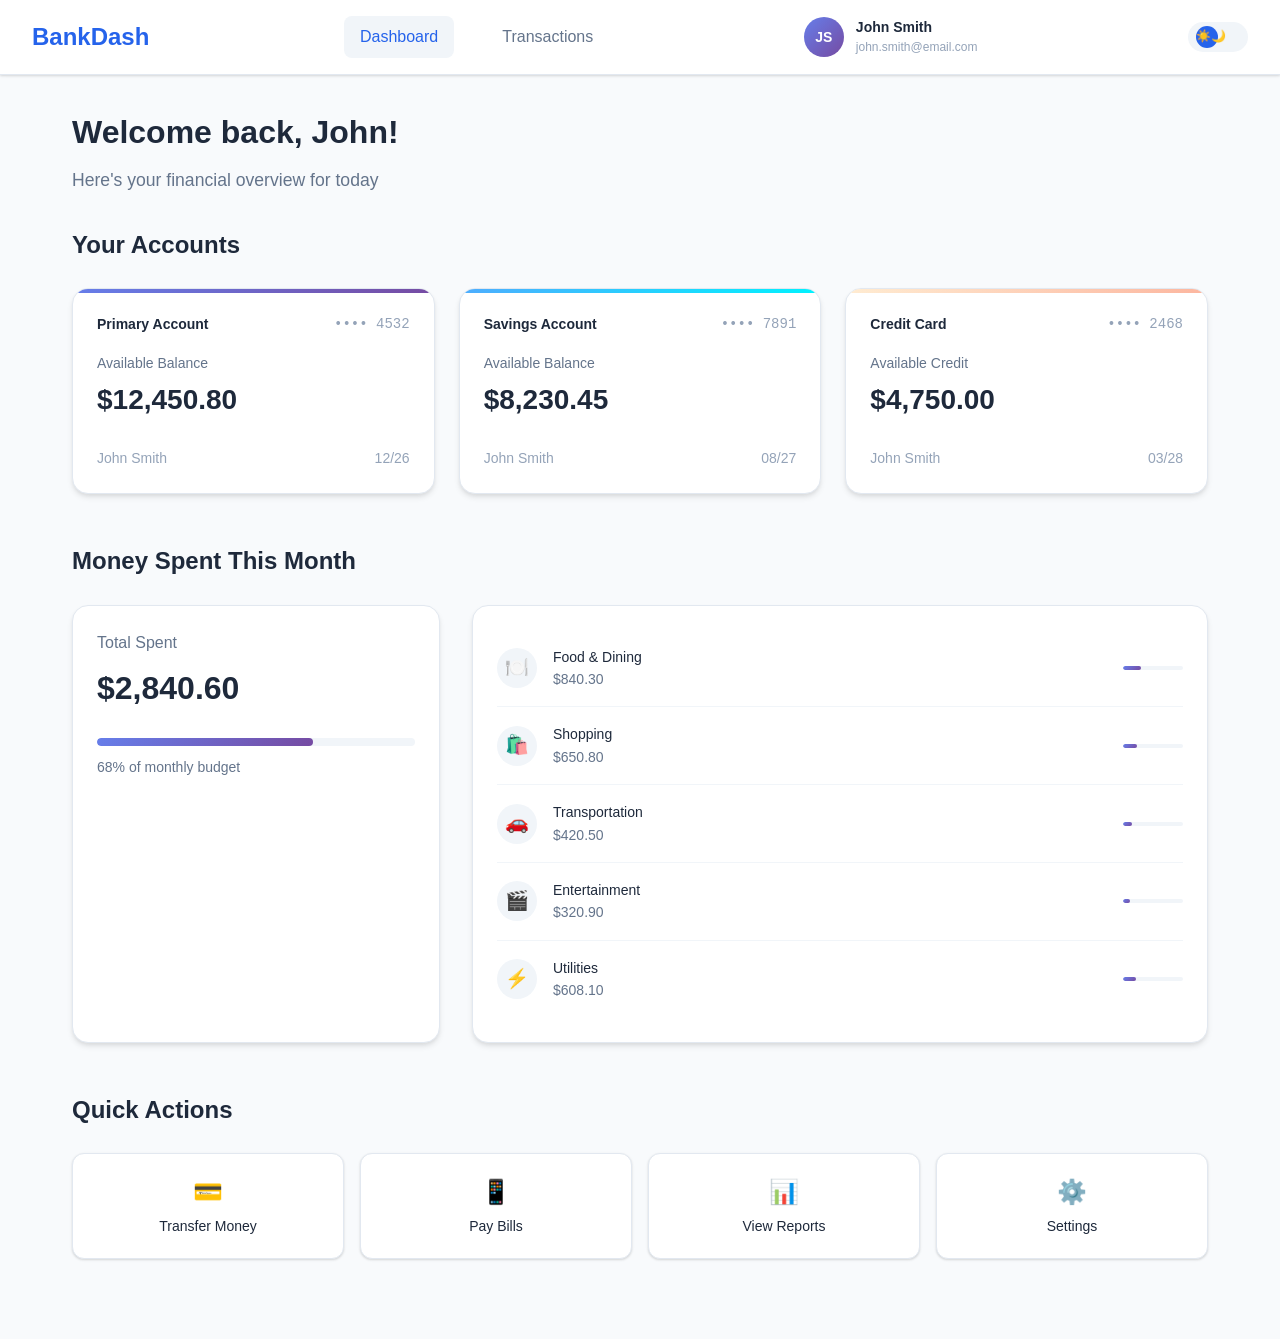
==== index.html @ 1dcc4881 "Init" ====
<!DOCTYPE html>
<html lang="en">

<head>
  <meta charset="UTF-8">
  <meta name="viewport" content="width=device-width, initial-scale=1.0">
  <title>Banking Dashboard</title>
  <link rel="stylesheet" href="styles.css">
</head>

<body>
  <input type="checkbox" id="theme-switch" class="theme-checkbox">
  <div class="container">
    <!-- Navigation Bar -->
    <nav class="navbar">
      <div class="nav-brand">
        <h2>BankDash</h2>
      </div>
      <div class="nav-links">
        <a href="index.html" class="nav-link active">Dashboard</a>
        <a href="transactions.html" class="nav-link">Transactions</a>
      </div>
      <div class="user-profile">
        <div class="profile-pic">
          <span>JS</span>
        </div>
        <div class="profile-info">
          <span class="username">John Smith</span>
          <span class="user-email">john.smith@email.com</span>
        </div>
      </div>
      <div class="theme-toggle">
        <label for="theme-switch" class="theme-label">
          <span class="sun-icon">☀️</span>
          <span class="moon-icon">🌙</span>
        </label> 
      </div>
    </nav>

    <!-- Main Content -->
    <main class="main-content">
      <!-- Welcome Section -->
      <section class="welcome-section">
        <h1>Welcome back, John!</h1>
        <p>Here's your financial overview for today</p>
      </section>

      <!-- Bank Accounts Section -->
      <section class="accounts-section">
        <h2>Your Accounts</h2>
        <div class="accounts-grid">
          <div class="account-card primary">
            <div class="card-header">
              <span class="card-type">Primary Account</span>
              <span class="card-number">•••• 4532</span>
            </div>
            <div class="card-balance">
              <span class="balance-label">Available Balance</span>
              <span class="balance-amount">$12,450.80</span>
            </div>
            <div class="card-footer">
              <span class="card-holder">John Smith</span>
              <span class="card-expiry">12/26</span>
            </div>
          </div>

          <div class="account-card savings">
            <div class="card-header">
              <span class="card-type">Savings Account</span>
              <span class="card-number">•••• 7891</span>
            </div>
            <div class="card-balance">
              <span class="balance-label">Available Balance</span>
              <span class="balance-amount">$8,230.45</span>
            </div>
            <div class="card-footer">
              <span class="card-holder">John Smith</span>
              <span class="card-expiry">08/27</span>
            </div>
          </div>

          <div class="account-card credit">
            <div class="card-header">
              <span class="card-type">Credit Card</span>
              <span class="card-number">•••• 2468</span>
            </div>
            <div class="card-balance">
              <span class="balance-label">Available Credit</span>
              <span class="balance-amount">$4,750.00</span>
            </div>
            <div class="card-footer">
              <span class="card-holder">John Smith</span>
              <span class="card-expiry">03/28</span>
            </div>
          </div>
        </div>
      </section>

      <!-- Money Spent Section -->
      <section class="spending-section">
        <h2>Money Spent This Month</h2>
        <div class="spending-overview">
          <div class="spending-card">
            <div class="spending-header">
              <h3>Total Spent</h3>
              <span class="spending-amount">$2,840.60</span>
            </div>
            <div class="spending-progress">
              <div class="progress-bar">
                <div class="progress-fill" style="width: 68%"></div>
              </div>
              <span class="progress-text">68% of monthly budget</span>
            </div>
          </div>

          <div class="spending-categories">
            <div class="category-item">
              <div class="category-icon food">🍽️</div>
              <div class="category-info">
                <span class="category-name">Food & Dining</span>
                <span class="category-amount">$840.30</span>
              </div>
              <div class="category-bar">
                <div class="category-progress" style="width: 30%"></div>
              </div>
            </div>

            <div class="category-item">
              <div class="category-icon shopping">🛍️</div>
              <div class="category-info">
                <span class="category-name">Shopping</span>
                <span class="category-amount">$650.80</span>
              </div>
              <div class="category-bar">
                <div class="category-progress" style="width: 23%"></div>
              </div>
            </div>

            <div class="category-item">
              <div class="category-icon transport">🚗</div>
              <div class="category-info">
                <span class="category-name">Transportation</span>
                <span class="category-amount">$420.50</span>
              </div>
              <div class="category-bar">
                <div class="category-progress" style="width: 15%"></div>
              </div>
            </div>

            <div class="category-item">
              <div class="category-icon entertainment">🎬</div>
              <div class="category-info">
                <span class="category-name">Entertainment</span>
                <span class="category-amount">$320.90</span>
              </div>
              <div class="category-bar">
                <div class="category-progress" style="width: 11%"></div>
              </div>
            </div>

            <div class="category-item">
              <div class="category-icon utilities">⚡</div>
              <div class="category-info">
                <span class="category-name">Utilities</span>
                <span class="category-amount">$608.10</span>
              </div>
              <div class="category-bar">
                <div class="category-progress" style="width: 21%"></div>
              </div>
            </div>
          </div>
        </div>
      </section>

      <!-- Quick Actions -->
      <section class="quick-actions">
        <h2>Quick Actions</h2>
        <div class="actions-grid">
          <button class="action-btn">
            <span class="action-icon">💳</span>
            <span class="action-text">Transfer Money</span>
          </button>
          <button class="action-btn">
            <span class="action-icon">📱</span>
            <span class="action-text">Pay Bills</span>
          </button>
          <button class="action-btn">
            <span class="action-icon">📊</span>
            <span class="action-text">View Reports</span>
          </button>
          <button class="action-btn">
            <span class="action-icon">⚙️</span>
            <span class="action-text">Settings</span>
          </button>
        </div>
      </section>
    </main>
  </div>
</body>

</html>
---- styles.css ----
/* CSS Custom Properties for Theme Variables */
:root {
  /* Light Theme Colors */
  --primary-color: #2563eb;
  --secondary-color: #1e40af;
  --accent-color: #3b82f6;
  --success-color: #059669;
  --warning-color: #d97706;
  --error-color: #dc2626;

  --bg-primary: #ffffff;
  --bg-secondary: #f8fafc;
  --bg-tertiary: #f1f5f9;
  --bg-card: #ffffff;

  --text-primary: #1e293b;
  --text-secondary: #64748b;
  --text-muted: #94a3b8;

  --border-color: #e2e8f0;
  --border-light: #f1f5f9;
  --shadow-light: 0 1px 3px 0 rgba(0, 0, 0, 0.1), 0 1px 2px 0 rgba(0, 0, 0, 0.06);
  --shadow-medium: 0 4px 6px -1px rgba(0, 0, 0, 0.1), 0 2px 4px -1px rgba(0, 0, 0, 0.06);
  --shadow-large: 0 10px 15px -3px rgba(0, 0, 0, 0.1), 0 4px 6px -2px rgba(0, 0, 0, 0.05);

  --gradient-primary: linear-gradient(135deg, #667eea 0%, #764ba2 100%);
  --gradient-secondary: linear-gradient(135deg, #f093fb 0%, #f5576c 100%);
  --gradient-success: linear-gradient(135deg, #4facfe 0%, #00f2fe 100%);
  --gradient-warning: linear-gradient(135deg, #ffecd2 0%, #fcb69f 100%);
}

/* Dark Theme Colors */
[data-theme="dark"] {
  --bg-primary: #0f172a;
  --bg-secondary: #1e293b;
  --bg-tertiary: #334155;
  --bg-card: #1e293b;

  --text-primary: #f1f5f9;
  --text-secondary: #cbd5e1;
  --text-muted: #94a3b8;

  --border-color: #334155;
  --border-light: #475569;
  --shadow-light: 0 1px 3px 0 rgba(0, 0, 0, 0.3), 0 1px 2px 0 rgba(0, 0, 0, 0.2);
  --shadow-medium: 0 4px 6px -1px rgba(0, 0, 0, 0.3), 0 2px 4px -1px rgba(0, 0, 0, 0.2);
  --shadow-large: 0 10px 15px -3px rgba(0, 0, 0, 0.3), 0 4px 6px -2px rgba(0, 0, 0, 0.2);
}

/* Base Styles */
* {
  margin: 0;
  padding: 0;
  box-sizing: border-box;
}

body {
  font-family: -apple-system, BlinkMacSystemFont, "Segoe UI", Roboto, Oxygen, Ubuntu, Cantarell, sans-serif;
  background-color: var(--bg-secondary);
  color: var(--text-primary);
  line-height: 1.6;
  transition: background-color 0.3s ease, color 0.3s ease;
}

.container {
  min-height: 100vh;
  display: flex;
  flex-direction: column;
}

/* Navigation Styles */
.navbar {
  background-color: var(--bg-card);
  padding: 1rem 2rem;
  box-shadow: var(--shadow-light);
  display: flex;
  justify-content: space-between;
  align-items: center;
  position: sticky;
  top: 0;
  z-index: 100;
  border-bottom: 1px solid var(--border-color);
}

.nav-brand h2 {
  color: var(--primary-color);
  font-size: 1.5rem;
  font-weight: 700;
}

.nav-links {
  display: flex;
  gap: 2rem;
}

.nav-link {
  text-decoration: none;
  color: var(--text-secondary);
  font-weight: 500;
  padding: 0.5rem 1rem;
  border-radius: 0.5rem;
  transition: all 0.3s ease;
}

.nav-link:hover {
  color: var(--primary-color);
  background-color: var(--bg-tertiary);
}

.nav-link.active {
  color: var(--primary-color);
  background-color: var(--bg-tertiary);
}

.user-profile {
  display: flex;
  align-items: center;
  gap: 0.75rem;
}

.profile-pic {
  width: 40px;
  height: 40px;
  border-radius: 50%;
  background: var(--gradient-primary);
  display: flex;
  align-items: center;
  justify-content: center;
  color: white;
  font-weight: 600;
  font-size: 0.875rem;
}

.profile-info {
  display: flex;
  flex-direction: column;
}

.username {
  font-weight: 600;
  color: var(--text-primary);
  font-size: 0.875rem;
}

.user-email {
  color: var(--text-muted);
  font-size: 0.75rem;
}

/* Theme Toggle */
.theme-toggle {
  margin-left: 1rem;
}

.theme-checkbox {
  display: none;
}

.theme-label {
  display: flex;
  align-items: center;
  background-color: var(--bg-tertiary);
  border-radius: 2rem;
  padding: 0.25rem;
  cursor: pointer;
  transition: all 0.3s ease;
  width: 60px;
  height: 30px;
  position: relative;
}

.theme-label::before {
  content: "";
  position: absolute;
  width: 22px;
  height: 22px;
  border-radius: 50%;
  background-color: var(--primary-color);
  transition: transform 0.3s ease;
  transform: translateX(4px);
}

.theme-checkbox:checked + .theme-label::before {
  transform: translateX(32px);
}

.sun-icon,
.moon-icon {
  font-size: 0.75rem;
  z-index: 1;
}

.sun-icon {
  margin-left: 0.25rem;
}

.moon-icon {
  margin-right: 0.25rem;
}

/* Main Content */
.main-content {
  flex: 1;
  padding: 2rem;
  max-width: 1200px;
  margin: 0 auto;
  width: 100%;
}

/* Welcome Section */
.welcome-section {
  margin-bottom: 2rem;
}

.welcome-section h1 {
  font-size: 2rem;
  font-weight: 700;
  color: var(--text-primary);
  margin-bottom: 0.5rem;
}

.welcome-section p {
  color: var(--text-secondary);
  font-size: 1.1rem;
}

/* Page Header */
.page-header {
  margin-bottom: 2rem;
}

.page-header h1 {
  font-size: 2rem;
  font-weight: 700;
  color: var(--text-primary);
  margin-bottom: 0.5rem;
}

.page-header p {
  color: var(--text-secondary);
  font-size: 1.1rem;
}

/* Accounts Section */
.accounts-section {
  margin-bottom: 3rem;
}

.accounts-section h2 {
  font-size: 1.5rem;
  font-weight: 600;
  margin-bottom: 1.5rem;
  color: var(--text-primary);
}

.accounts-grid {
  display: grid;
  grid-template-columns: repeat(auto-fit, minmax(300px, 1fr));
  gap: 1.5rem;
}

.account-card {
  background: var(--bg-card);
  border-radius: 1rem;
  padding: 1.5rem;
  box-shadow: var(--shadow-medium);
  border: 1px solid var(--border-color);
  transition: transform 0.3s ease, box-shadow 0.3s ease;
  position: relative;
  overflow: hidden;
}

.account-card::before {
  content: "";
  position: absolute;
  top: 0;
  left: 0;
  right: 0;
  height: 4px;
  background: var(--gradient-primary);
}

.account-card.savings::before {
  background: var(--gradient-success);
}

.account-card.credit::before {
  background: var(--gradient-warning);
}

.account-card:hover {
  transform: translateY(-2px);
  box-shadow: var(--shadow-large);
}

.card-header {
  display: flex;
  justify-content: space-between;
  align-items: center;
  margin-bottom: 1rem;
}

.card-type {
  font-weight: 600;
  color: var(--text-primary);
  font-size: 0.875rem;
}

.card-number {
  color: var(--text-muted);
  font-size: 0.875rem;
  font-family: monospace;
}

.card-balance {
  margin-bottom: 1.5rem;
}

.balance-label {
  display: block;
  color: var(--text-secondary);
  font-size: 0.875rem;
  margin-bottom: 0.25rem;
}

.balance-amount {
  font-size: 1.75rem;
  font-weight: 700;
  color: var(--text-primary);
}

.card-footer {
  display: flex;
  justify-content: space-between;
  align-items: center;
  color: var(--text-muted);
  font-size: 0.875rem;
}

/* Spending Section */
.spending-section {
  margin-bottom: 3rem;
}

.spending-section h2 {
  font-size: 1.5rem;
  font-weight: 600;
  margin-bottom: 1.5rem;
  color: var(--text-primary);
}

.spending-overview {
  display: grid;
  grid-template-columns: 1fr 2fr;
  gap: 2rem;
}

.spending-card {
  background: var(--bg-card);
  border-radius: 1rem;
  padding: 1.5rem;
  box-shadow: var(--shadow-medium);
  border: 1px solid var(--border-color);
}

.spending-header {
  margin-bottom: 1.5rem;
}

.spending-header h3 {
  color: var(--text-secondary);
  font-size: 1rem;
  font-weight: 500;
  margin-bottom: 0.5rem;
}

.spending-amount {
  font-size: 2rem;
  font-weight: 700;
  color: var(--text-primary);
}

.spending-progress {
  margin-top: 1rem;
}

.progress-bar {
  width: 100%;
  height: 8px;
  background-color: var(--bg-tertiary);
  border-radius: 4px;
  overflow: hidden;
  margin-bottom: 0.5rem;
}

.progress-fill {
  height: 100%;
  background: var(--gradient-primary);
  border-radius: 4px;
  transition: width 0.3s ease;
}

.progress-text {
  color: var(--text-secondary);
  font-size: 0.875rem;
}

.spending-categories {
  background: var(--bg-card);
  border-radius: 1rem;
  padding: 1.5rem;
  box-shadow: var(--shadow-medium);
  border: 1px solid var(--border-color);
}

.category-item {
  display: flex;
  align-items: center;
  gap: 1rem;
  padding: 1rem 0;
  border-bottom: 1px solid var(--border-light);
}

.category-item:last-child {
  border-bottom: none;
}

.category-icon {
  width: 40px;
  height: 40px;
  border-radius: 50%;
  display: flex;
  align-items: center;
  justify-content: center;
  font-size: 1.2rem;
  background-color: var(--bg-tertiary);
}

.category-info {
  flex: 1;
  display: flex;
  flex-direction: column;
}

.category-name {
  font-weight: 500;
  color: var(--text-primary);
  font-size: 0.875rem;
}

.category-amount {
  color: var(--text-secondary);
  font-size: 0.875rem;
}

.category-bar {
  width: 60px;
  height: 4px;
  background-color: var(--bg-tertiary);
  border-radius: 2px;
  overflow: hidden;
}

.category-progress {
  height: 100%;
  background: var(--gradient-primary);
  border-radius: 2px;
  transition: width 0.3s ease;
}

/* Quick Actions */
.quick-actions {
  margin-bottom: 3rem;
}

.quick-actions h2 {
  font-size: 1.5rem;
  font-weight: 600;
  margin-bottom: 1.5rem;
  color: var(--text-primary);
}

.actions-grid {
  display: grid;
  grid-template-columns: repeat(auto-fit, minmax(200px, 1fr));
  gap: 1rem;
}

.action-btn {
  background: var(--bg-card);
  border: 1px solid var(--border-color);
  border-radius: 0.75rem;
  padding: 1.5rem;
  display: flex;
  flex-direction: column;
  align-items: center;
  gap: 0.75rem;
  cursor: pointer;
  transition: all 0.3s ease;
  box-shadow: var(--shadow-light);
}

.action-btn:hover {
  transform: translateY(-2px);
  box-shadow: var(--shadow-medium);
  background-color: var(--bg-tertiary);
}

.action-icon {
  font-size: 1.5rem;
}

.action-text {
  font-weight: 500;
  color: var(--text-primary);
  font-size: 0.875rem;
}

/* Filter Section */
.filter-section {
  margin-bottom: 2rem;
}

.filter-container {
  display: flex;
  gap: 1rem;
  background: var(--bg-card);
  padding: 1.5rem;
  border-radius: 1rem;
  box-shadow: var(--shadow-light);
  border: 1px solid var(--border-color);
}

.filter-group {
  display: flex;
  flex-direction: column;
  gap: 0.5rem;
  flex: 1;
}

.filter-group label {
  font-weight: 500;
  color: var(--text-secondary);
  font-size: 0.875rem;
}

.filter-select {
  padding: 0.75rem;
  border: 1px solid var(--border-color);
  border-radius: 0.5rem;
  background-color: var(--bg-primary);
  color: var(--text-primary);
  font-size: 0.875rem;
  cursor: pointer;
  transition: border-color 0.3s ease;
}

.filter-select:focus {
  outline: none;
  border-color: var(--primary-color);
}

/* Transactions Section */
.transactions-section {
  margin-bottom: 3rem;
}

.transactions-header {
  display: flex;
  justify-content: space-between;
  align-items: center;
  margin-bottom: 1.5rem;
}

.transactions-header h2 {
  font-size: 1.5rem;
  font-weight: 600;
  color: var(--text-primary);
}

.search-box {
  position: relative;
}

.search-input {
  padding: 0.75rem 2.5rem 0.75rem 1rem;
  border: 1px solid var(--border-color);
  border-radius: 0.5rem;
  background-color: var(--bg-primary);
  color: var(--text-primary);
  font-size: 0.875rem;
  width: 250px;
  transition: border-color 0.3s ease;
}

.search-input:focus {
  outline: none;
  border-color: var(--primary-color);
}

.search-icon {
  position: absolute;
  right: 0.75rem;
  top: 50%;
  transform: translateY(-50%);
  color: var(--text-muted);
}

.transactions-list {
  background: var(--bg-card);
  border-radius: 1rem;
  border: 1px solid var(--border-color);
  box-shadow: var(--shadow-light);
  overflow: hidden;
}

.transaction-item {
  display: flex;
  align-items: center;
  padding: 1rem 1.5rem;
  border-bottom: 1px solid var(--border-light);
  transition: background-color 0.3s ease;
}

.transaction-item:last-child {
  border-bottom: none;
}

.transaction-item:hover {
  background-color: var(--bg-tertiary);
}

.transaction-icon {
  width: 40px;
  height: 40px;
  border-radius: 50%;
  display: flex;
  align-items: center;
  justify-content: center;
  font-size: 1.2rem;
  background-color: var(--bg-tertiary);
  margin-right: 1rem;
}

.transaction-details {
  flex: 1;
}

.transaction-name {
  font-weight: 500;
  color: var(--text-primary);
  font-size: 0.875rem;
  margin-bottom: 0.25rem;
}

.transaction-meta {
  display: flex;
  gap: 1rem;
  color: var(--text-muted);
  font-size: 0.75rem;
}

.transaction-amount {
  font-weight: 600;
  font-size: 0.875rem;
}

.transaction-amount.positive {
  color: var(--success-color);
}

.transaction-amount.negative {
  color: var(--error-color);
}

.load-more-section {
  text-align: center;
  margin-top: 2rem;
}

.load-more-btn {
  background: var(--primary-color);
  color: white;
  border: none;
  padding: 0.75rem 2rem;
  border-radius: 0.5rem;
  font-weight: 500;
  cursor: pointer;
  transition: background-color 0.3s ease;
}

.load-more-btn:hover {
  background: var(--secondary-color);
}

/* Dark Theme Toggle Logic */
.theme-checkbox:checked ~ .container,
.theme-checkbox:checked ~ .container * {
  --bg-primary: #0f172a;
  --bg-secondary: #1e293b;
  --bg-tertiary: #334155;
  --bg-card: #1e293b;

  --text-primary: #f1f5f9;
  --text-secondary: #cbd5e1;
  --text-muted: #94a3b8;

  --border-color: #334155;
  --border-light: #475569;
  --shadow-light: 0 1px 3px 0 rgba(0, 0, 0, 0.3), 0 1px 2px 0 rgba(0, 0, 0, 0.2);
  --shadow-medium: 0 4px 6px -1px rgba(0, 0, 0, 0.3), 0 2px 4px -1px rgba(0, 0, 0, 0.2);
  --shadow-large: 0 10px 15px -3px rgba(0, 0, 0, 0.3), 0 4px 6px -2px rgba(0, 0, 0, 0.2);
}

/* Alternative approach for better browser support */
body:has(.theme-checkbox:checked) {
  --bg-primary: #0f172a;
  --bg-secondary: #1e293b;
  --bg-tertiary: #334155;
  --bg-card: #1e293b;

  --text-primary: #f1f5f9;
  --text-secondary: #cbd5e1;
  --text-muted: #94a3b8;

  --border-color: #334155;
  --border-light: #475569;
  --shadow-light: 0 1px 3px 0 rgba(0, 0, 0, 0.3), 0 1px 2px 0 rgba(0, 0, 0, 0.2);
  --shadow-medium: 0 4px 6px -1px rgba(0, 0, 0, 0.3), 0 2px 4px -1px rgba(0, 0, 0, 0.2);
  --shadow-large: 0 10px 15px -3px rgba(0, 0, 0, 0.3), 0 4px 6px -2px rgba(0, 0, 0, 0.2);
}

/* Responsive Design */
@media (max-width: 768px) {
  .navbar {
    padding: 1rem;
    flex-wrap: wrap;
    gap: 1rem;
  }

  .nav-links {
    order: 3;
    width: 100%;
    justify-content: center;
    gap: 1rem;
  }

  .user-profile {
    order: 2;
  }

  .profile-info {
    display: none;
  }

  .main-content {
    padding: 1rem;
  }

  .welcome-section h1,
  .page-header h1 {
    font-size: 1.5rem;
  }

  .accounts-grid {
    grid-template-columns: 1fr;
  }

  .spending-overview {
    grid-template-columns: 1fr;
  }

  .actions-grid {
    grid-template-columns: repeat(2, 1fr);
  }

  .filter-container {
    flex-direction: column;
    gap: 1rem;
  }

  .transactions-header {
    flex-direction: column;
    gap: 1rem;
    align-items: stretch;
  }

  .search-input {
    width: 100%;
  }

  .transaction-item {
    padding: 1rem;
  }

  .transaction-meta {
    flex-direction: column;
    gap: 0.25rem;
  }
}

@media (max-width: 480px) {
  .navbar {
    padding: 0.75rem;
  }

  .nav-brand h2 {
    font-size: 1.25rem;
  }

  .main-content {
    padding: 0.75rem;
  }

  .account-card,
  .spending-card,
  .spending-categories {
    padding: 1rem;
  }

  .balance-amount {
    font-size: 1.5rem;
  }

  .spending-amount {
    font-size: 1.5rem;
  }

  .actions-grid {
    grid-template-columns: 1fr;
  }

  .action-btn {
    padding: 1rem;
  }

  .filter-container {
    padding: 1rem;
  }

  .transaction-item {
    padding: 0.75rem;
  }

  .transaction-icon {
    width: 32px;
    height: 32px;
    font-size: 1rem;
  }
}

/* Accessibility Improvements */
@media (prefers-reduced-motion: reduce) {
  * {
    animation-duration: 0.01ms !important;
    animation-iteration-count: 1 !important;
    transition-duration: 0.01ms !important;
  }
}

/* Focus Styles */
button:focus,
input:focus,
select:focus,
a:focus {
  outline: 2px solid var(--primary-color);
  outline-offset: 2px;
}

/* Print Styles */
@media print {
  .navbar,
  .theme-toggle,
  .quick-actions,
  .filter-section,
  .load-more-section {
    display: none;
  }

  .main-content {
    padding: 0;
  }

  .account-card,
  .spending-card,
  .spending-categories,
  .transactions-list {
    box-shadow: none;
    border: 1px solid #000;
  }
}
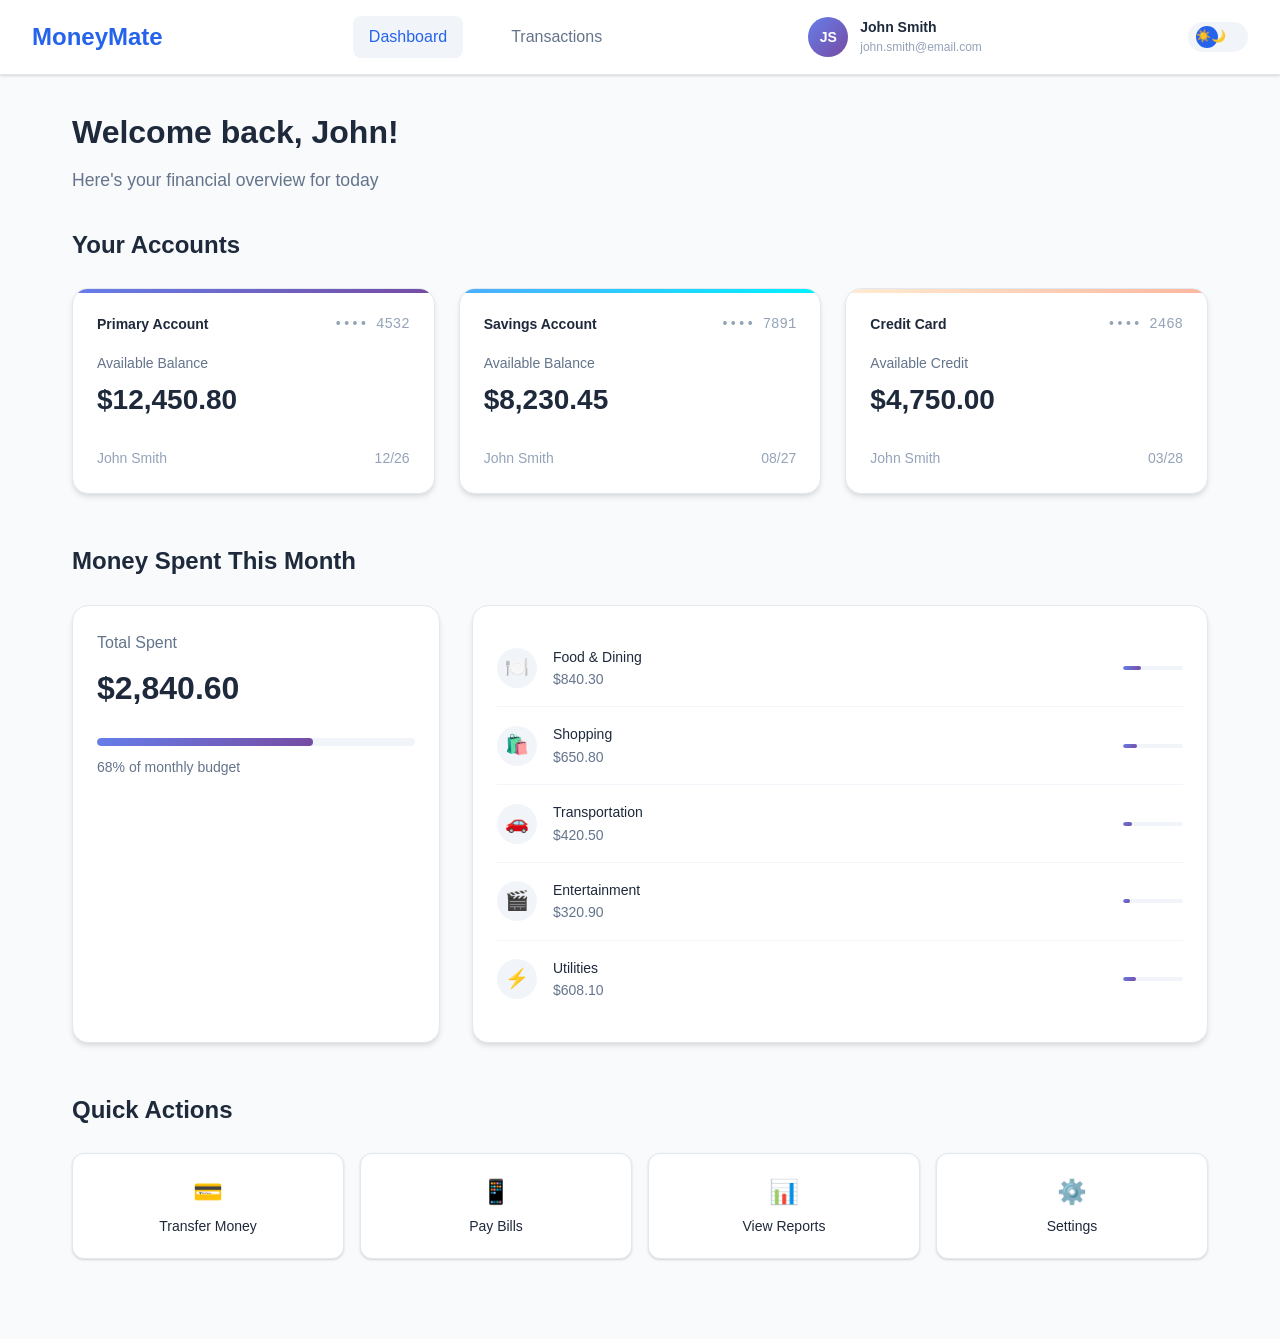
==== commit 64b3c1e5: "renaming" ====
--- a/index.html
+++ b/index.html
@@ -4,7 +4,7 @@
 <head>
   <meta charset="UTF-8">
   <meta name="viewport" content="width=device-width, initial-scale=1.0">
-  <title>Banking Dashboard</title>
+  <title>MoneyMate - Banking Dashboard</title>
   <link rel="stylesheet" href="styles.css">
 </head>
 
@@ -14,7 +14,7 @@
     <!-- Navigation Bar -->
     <nav class="navbar">
       <div class="nav-brand">
-        <h2>BankDash</h2>
+        <h2>MoneyMate</h2>
       </div>
       <div class="nav-links">
         <a href="index.html" class="nav-link active">Dashboard</a>
@@ -33,7 +33,7 @@
         <label for="theme-switch" class="theme-label">
           <span class="sun-icon">☀️</span>
           <span class="moon-icon">🌙</span>
-        </label> 
+        </label>
       </div>
     </nav>
 
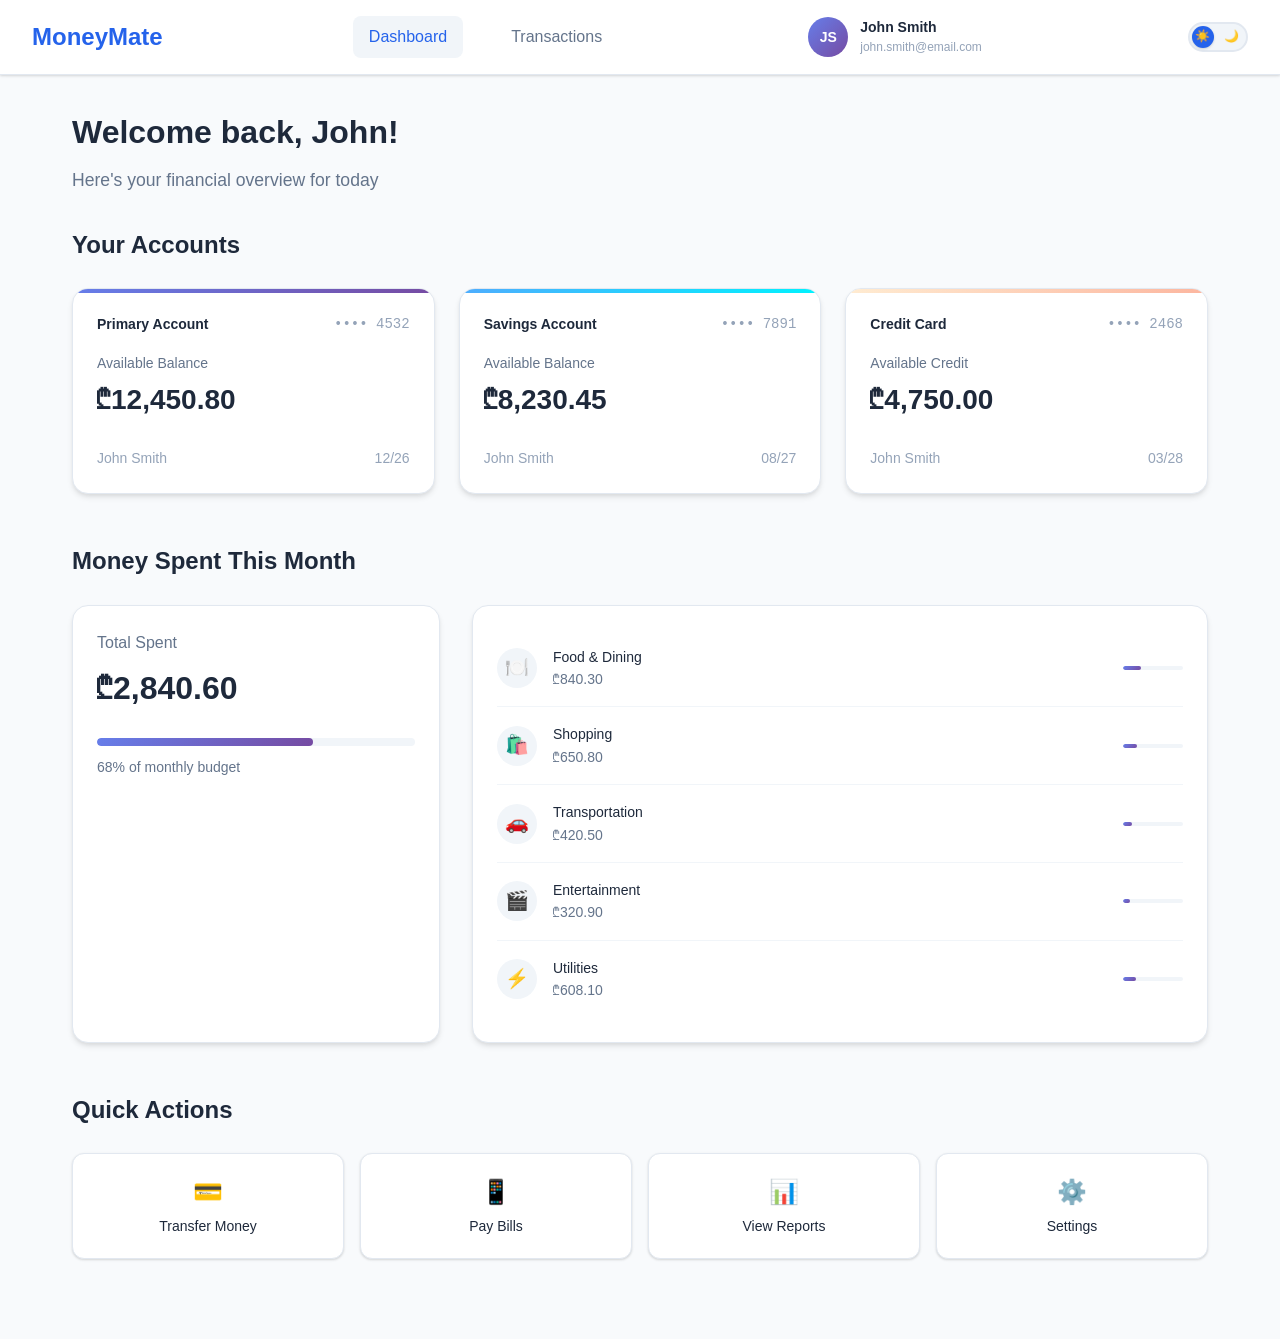
==== commit 1d274620: "set gel currency" ====
--- a/index.html
+++ b/index.html
@@ -56,7 +56,7 @@
             </div>
             <div class="card-balance">
               <span class="balance-label">Available Balance</span>
-              <span class="balance-amount">$12,450.80</span>
+              <span class="balance-amount">₾12,450.80</span>
             </div>
             <div class="card-footer">
               <span class="card-holder">John Smith</span>
@@ -71,7 +71,7 @@
             </div>
             <div class="card-balance">
               <span class="balance-label">Available Balance</span>
-              <span class="balance-amount">$8,230.45</span>
+              <span class="balance-amount">₾8,230.45</span>
             </div>
             <div class="card-footer">
               <span class="card-holder">John Smith</span>
@@ -86,7 +86,7 @@
             </div>
             <div class="card-balance">
               <span class="balance-label">Available Credit</span>
-              <span class="balance-amount">$4,750.00</span>
+              <span class="balance-amount">₾4,750.00</span>
             </div>
             <div class="card-footer">
               <span class="card-holder">John Smith</span>
@@ -103,7 +103,7 @@
           <div class="spending-card">
             <div class="spending-header">
               <h3>Total Spent</h3>
-              <span class="spending-amount">$2,840.60</span>
+              <span class="spending-amount">₾2,840.60</span>
             </div>
             <div class="spending-progress">
               <div class="progress-bar">
@@ -118,7 +118,7 @@
               <div class="category-icon food">🍽️</div>
               <div class="category-info">
                 <span class="category-name">Food & Dining</span>
-                <span class="category-amount">$840.30</span>
+                <span class="category-amount">₾840.30</span>
               </div>
               <div class="category-bar">
                 <div class="category-progress" style="width: 30%"></div>
@@ -129,7 +129,7 @@
               <div class="category-icon shopping">🛍️</div>
               <div class="category-info">
                 <span class="category-name">Shopping</span>
-                <span class="category-amount">$650.80</span>
+                <span class="category-amount">₾650.80</span>
               </div>
               <div class="category-bar">
                 <div class="category-progress" style="width: 23%"></div>
@@ -140,7 +140,7 @@
               <div class="category-icon transport">🚗</div>
               <div class="category-info">
                 <span class="category-name">Transportation</span>
-                <span class="category-amount">$420.50</span>
+                <span class="category-amount">₾420.50</span>
               </div>
               <div class="category-bar">
                 <div class="category-progress" style="width: 15%"></div>
@@ -151,7 +151,7 @@
               <div class="category-icon entertainment">🎬</div>
               <div class="category-info">
                 <span class="category-name">Entertainment</span>
-                <span class="category-amount">$320.90</span>
+                <span class="category-amount">₾320.90</span>
               </div>
               <div class="category-bar">
                 <div class="category-progress" style="width: 11%"></div>
@@ -162,7 +162,7 @@
               <div class="category-icon utilities">⚡</div>
               <div class="category-info">
                 <span class="category-name">Utilities</span>
-                <span class="category-amount">$608.10</span>
+                <span class="category-amount">₾608.10</span>
               </div>
               <div class="category-bar">
                 <div class="category-progress" style="width: 21%"></div>
--- a/styles.css
+++ b/styles.css
@@ -159,6 +159,7 @@
 .theme-label {
   display: flex;
   align-items: center;
+  justify-content: space-between;
   background-color: var(--bg-tertiary);
   border-radius: 2rem;
   padding: 0.25rem;
@@ -167,6 +168,7 @@
   width: 60px;
   height: 30px;
   position: relative;
+  border: 2px solid var(--border-color);
 }
 
 .theme-label::before {
@@ -177,25 +179,34 @@
   border-radius: 50%;
   background-color: var(--primary-color);
   transition: transform 0.3s ease;
-  transform: translateX(4px);
-}
-
-.theme-checkbox:checked + .theme-label::before {
-  transform: translateX(32px);
+  transform: translateX(2px);
+  box-shadow: var(--shadow-light);
+  top: 2px;
+  left: 0;
+}
+
+.theme-checkbox:checked ~ .container .theme-label::before {
+  transform: translateX(30px);
 }
 
 .sun-icon,
 .moon-icon {
   font-size: 0.75rem;
   z-index: 1;
+  position: relative;
+  transition: opacity 0.3s ease;
+  pointer-events: none;
+  display: flex;
+  align-items: center;
+  justify-content: center;
 }
 
 .sun-icon {
-  margin-left: 0.25rem;
+  width: 17px;
 }
 
 .moon-icon {
-  margin-right: 0.25rem;
+  width: 22px;
 }
 
 /* Main Content */
@@ -496,7 +507,7 @@
   align-items: center;
   gap: 0.75rem;
   cursor: pointer;
-  transition: all 0.3s ease;
+  transition: all 0.1s ease;
   box-shadow: var(--shadow-light);
 }
 
@@ -553,6 +564,11 @@
   font-size: 0.875rem;
   cursor: pointer;
   transition: border-color 0.3s ease;
+  appearance: none;
+  background-image: url("data:image/svg+xml;charset=UTF-8,%3csvg xmlns='http://www.w3.org/2000/svg' viewBox='0 0 24 24' fill='none' stroke='%23475569' stroke-width='2' stroke-linecap='round' stroke-linejoin='round'%3e%3cpolyline points='6,9 12,15 18,9'%3e%3c/polyline%3e%3c/svg%3e");
+  background-repeat: no-repeat;
+  background-position: right 0.75rem center;
+  background-size: 16px;
 }
 
 .filter-select:focus {
@@ -712,6 +728,10 @@
   --shadow-large: 0 10px 15px -3px rgba(0, 0, 0, 0.3), 0 4px 6px -2px rgba(0, 0, 0, 0.2);
 }
 
+.theme-checkbox:checked ~ .container .filter-select {
+  background-image: url("data:image/svg+xml;charset=UTF-8,%3csvg xmlns='http://www.w3.org/2000/svg' viewBox='0 0 24 24' fill='none' stroke='%23ffffff' stroke-width='2' stroke-linecap='round' stroke-linejoin='round'%3e%3cpolyline points='6,9 12,15 18,9'%3e%3c/polyline%3e%3c/svg%3e");
+}
+
 /* Alternative approach for better browser support */
 body:has(.theme-checkbox:checked) {
   --bg-primary: #0f172a;
@@ -728,6 +748,10 @@
   --shadow-light: 0 1px 3px 0 rgba(0, 0, 0, 0.3), 0 1px 2px 0 rgba(0, 0, 0, 0.2);
   --shadow-medium: 0 4px 6px -1px rgba(0, 0, 0, 0.3), 0 2px 4px -1px rgba(0, 0, 0, 0.2);
   --shadow-large: 0 10px 15px -3px rgba(0, 0, 0, 0.3), 0 4px 6px -2px rgba(0, 0, 0, 0.2);
+}
+
+body:has(.theme-checkbox:checked) .filter-select {
+  background-image: url("data:image/svg+xml;charset=UTF-8,%3csvg xmlns='http://www.w3.org/2000/svg' viewBox='0 0 24 24' fill='none' stroke='%23ffffff' stroke-width='2' stroke-linecap='round' stroke-linejoin='round'%3e%3cpolyline points='6,9 12,15 18,9'%3e%3c/polyline%3e%3c/svg%3e");
 }
 
 /* Responsive Design */
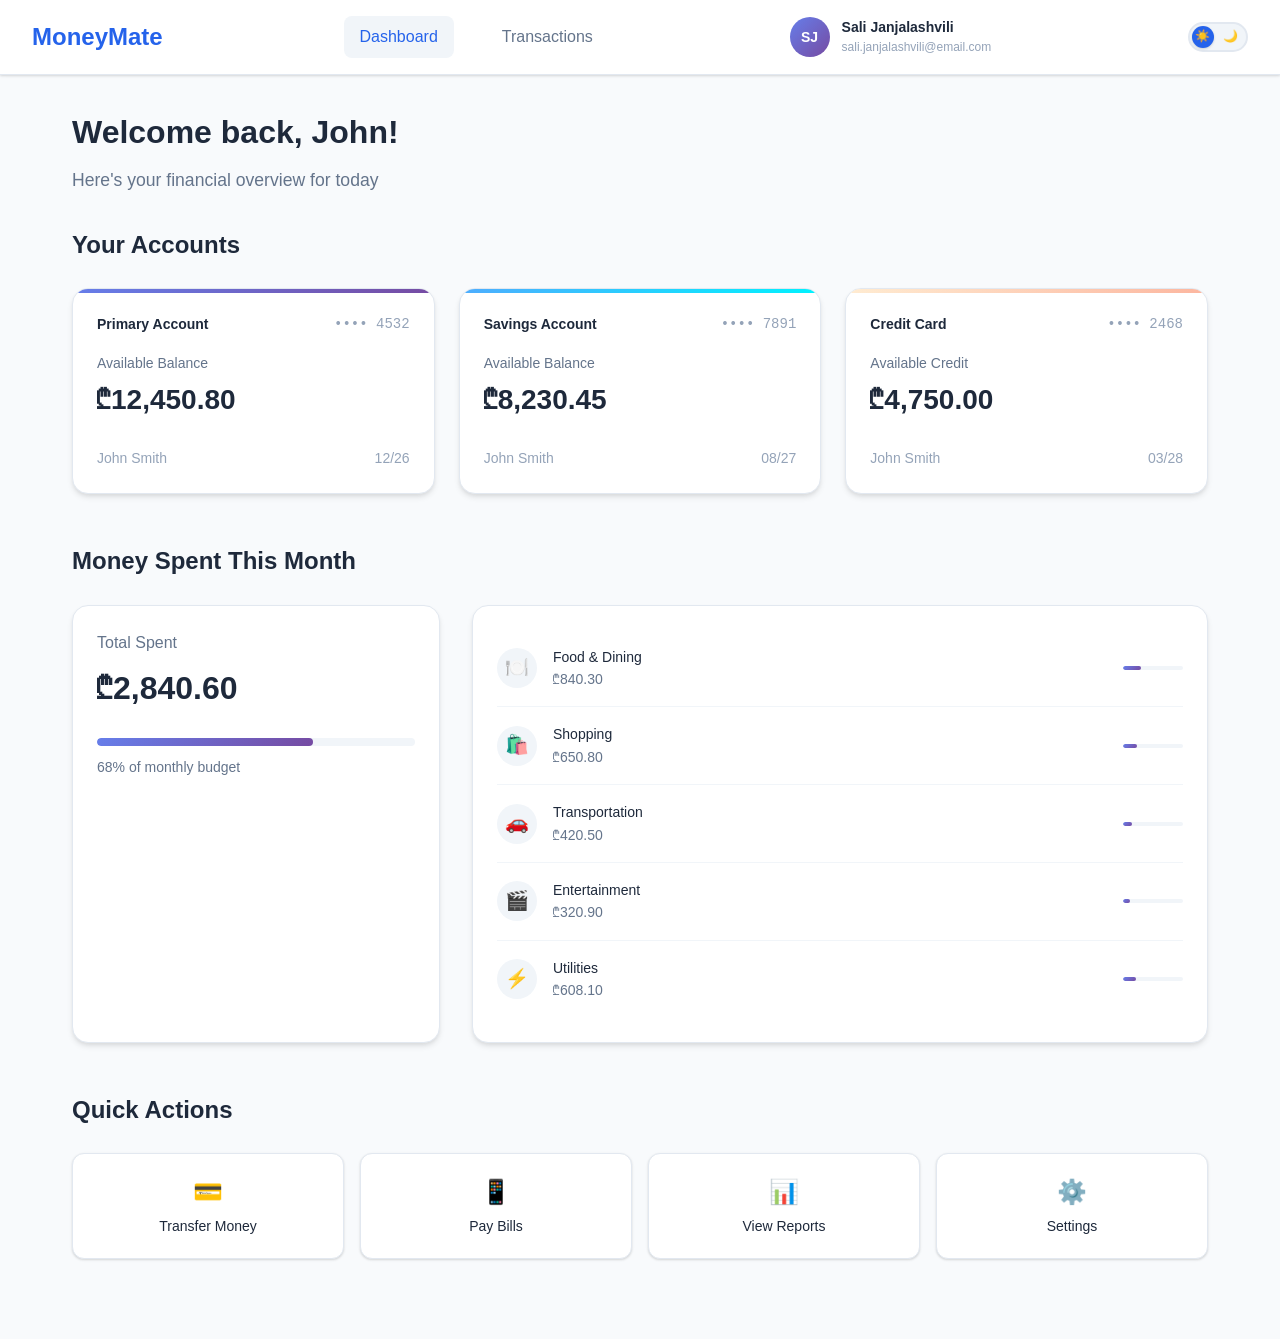
==== commit afe4e069: "change client name" ====
--- a/index.html
+++ b/index.html
@@ -22,11 +22,11 @@
       </div>
       <div class="user-profile">
         <div class="profile-pic">
-          <span>JS</span>
+          <span>SJ</span>
         </div>
         <div class="profile-info">
-          <span class="username">John Smith</span>
-          <span class="user-email">john.smith@email.com</span>
+          <span class="username">Sali Janjalashvili</span>
+          <span class="user-email">sali.janjalashvili@email.com</span>
         </div>
       </div>
       <div class="theme-toggle">
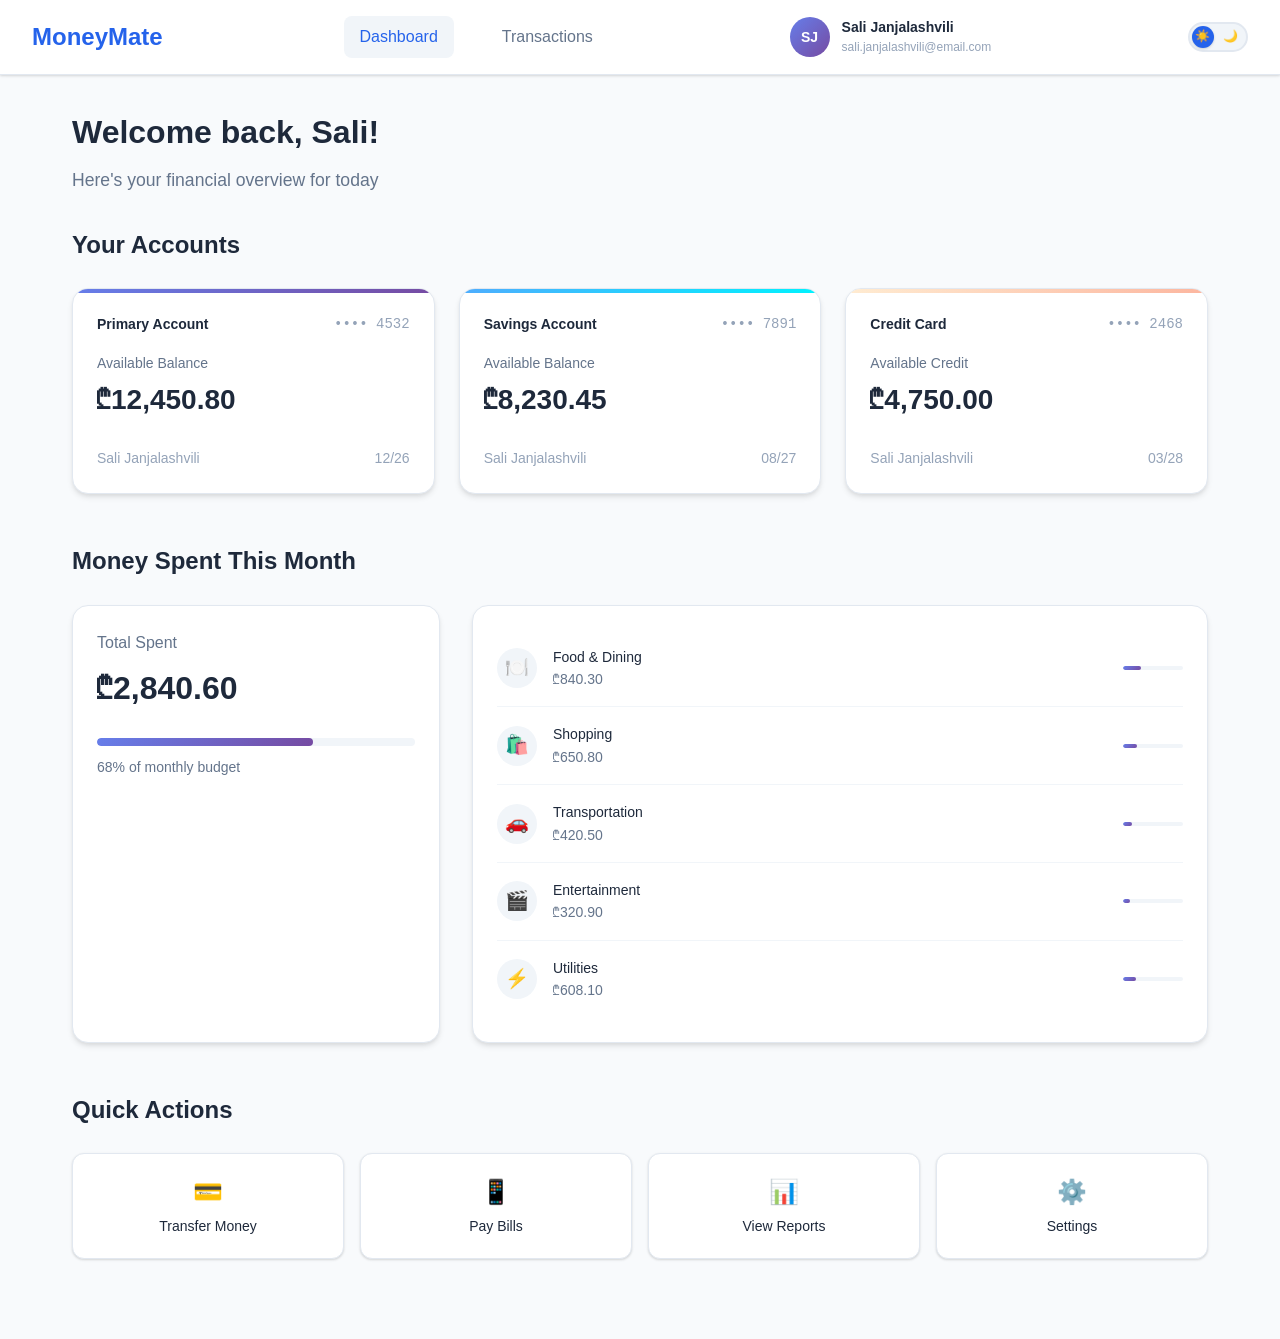
==== commit c12f8d29: "replace client name" ====
--- a/index.html
+++ b/index.html
@@ -14,7 +14,9 @@
     <!-- Navigation Bar -->
     <nav class="navbar">
       <div class="nav-brand">
-        <h2>MoneyMate</h2>
+        <a href="index.html">
+          <h2>MoneyMate</h2>
+        </a>
       </div>
       <div class="nav-links">
         <a href="index.html" class="nav-link active">Dashboard</a>
@@ -41,7 +43,7 @@
     <main class="main-content">
       <!-- Welcome Section -->
       <section class="welcome-section">
-        <h1>Welcome back, John!</h1>
+        <h1>Welcome back, Sali!</h1>
         <p>Here's your financial overview for today</p>
       </section>
 
@@ -59,7 +61,7 @@
               <span class="balance-amount">₾12,450.80</span>
             </div>
             <div class="card-footer">
-              <span class="card-holder">John Smith</span>
+              <span class="card-holder">Sali Janjalashvili</span>
               <span class="card-expiry">12/26</span>
             </div>
           </div>
@@ -74,7 +76,7 @@
               <span class="balance-amount">₾8,230.45</span>
             </div>
             <div class="card-footer">
-              <span class="card-holder">John Smith</span>
+              <span class="card-holder">Sali Janjalashvili</span>
               <span class="card-expiry">08/27</span>
             </div>
           </div>
@@ -89,7 +91,7 @@
               <span class="balance-amount">₾4,750.00</span>
             </div>
             <div class="card-footer">
-              <span class="card-holder">John Smith</span>
+              <span class="card-holder">Sali Janjalashvili</span>
               <span class="card-expiry">03/28</span>
             </div>
           </div>
--- a/styles.css
+++ b/styles.css
@@ -80,6 +80,12 @@
   top: 0;
   z-index: 100;
   border-bottom: 1px solid var(--border-color);
+}
+
+.nav-brand a {
+  text-decoration: none;
+  color: inherit;
+  cursor: pointer;
 }
 
 .nav-brand h2 {
@@ -638,7 +644,8 @@
   transition: background-color 0.3s ease;
 }
 
-.transaction-item:last-child {
+/* Remove border from the last transaction item in the entire list */
+.transactions-list .transaction-item:last-child {
   border-bottom: none;
 }
 
@@ -690,6 +697,9 @@
 }
 
 .load-more-section {
+  display: flex;
+  justify-content: center;
+  height: 46px;
   text-align: center;
   margin-top: 2rem;
 }
@@ -709,6 +719,39 @@
   background: var(--secondary-color);
 }
 
+/* Load More Functionality */
+.load-more-checkbox {
+  display: none;
+}
+
+.additional-transactions {
+  max-height: 0;
+  overflow: hidden;
+  opacity: 0;
+  transition: all 0.5s ease;
+}
+
+.load-more-checkbox:checked ~ .transactions-list .additional-transactions {
+  max-height: 1000px;
+  opacity: 1;
+}
+
+/* Update button text and appearance */
+.load-more-btn {
+  font-size: 0;
+  position: absolute;
+}
+
+.load-more-btn::before {
+  content: "Load More Transactions";
+  font-size: 0.875rem;
+  font-weight: 500;
+}
+
+.load-more-checkbox:checked ~ .load-more-section .load-more-btn::before {
+  content: "Show Less Transactions";
+}
+
 /* Dark Theme Toggle Logic */
 .theme-checkbox:checked ~ .container,
 .theme-checkbox:checked ~ .container * {
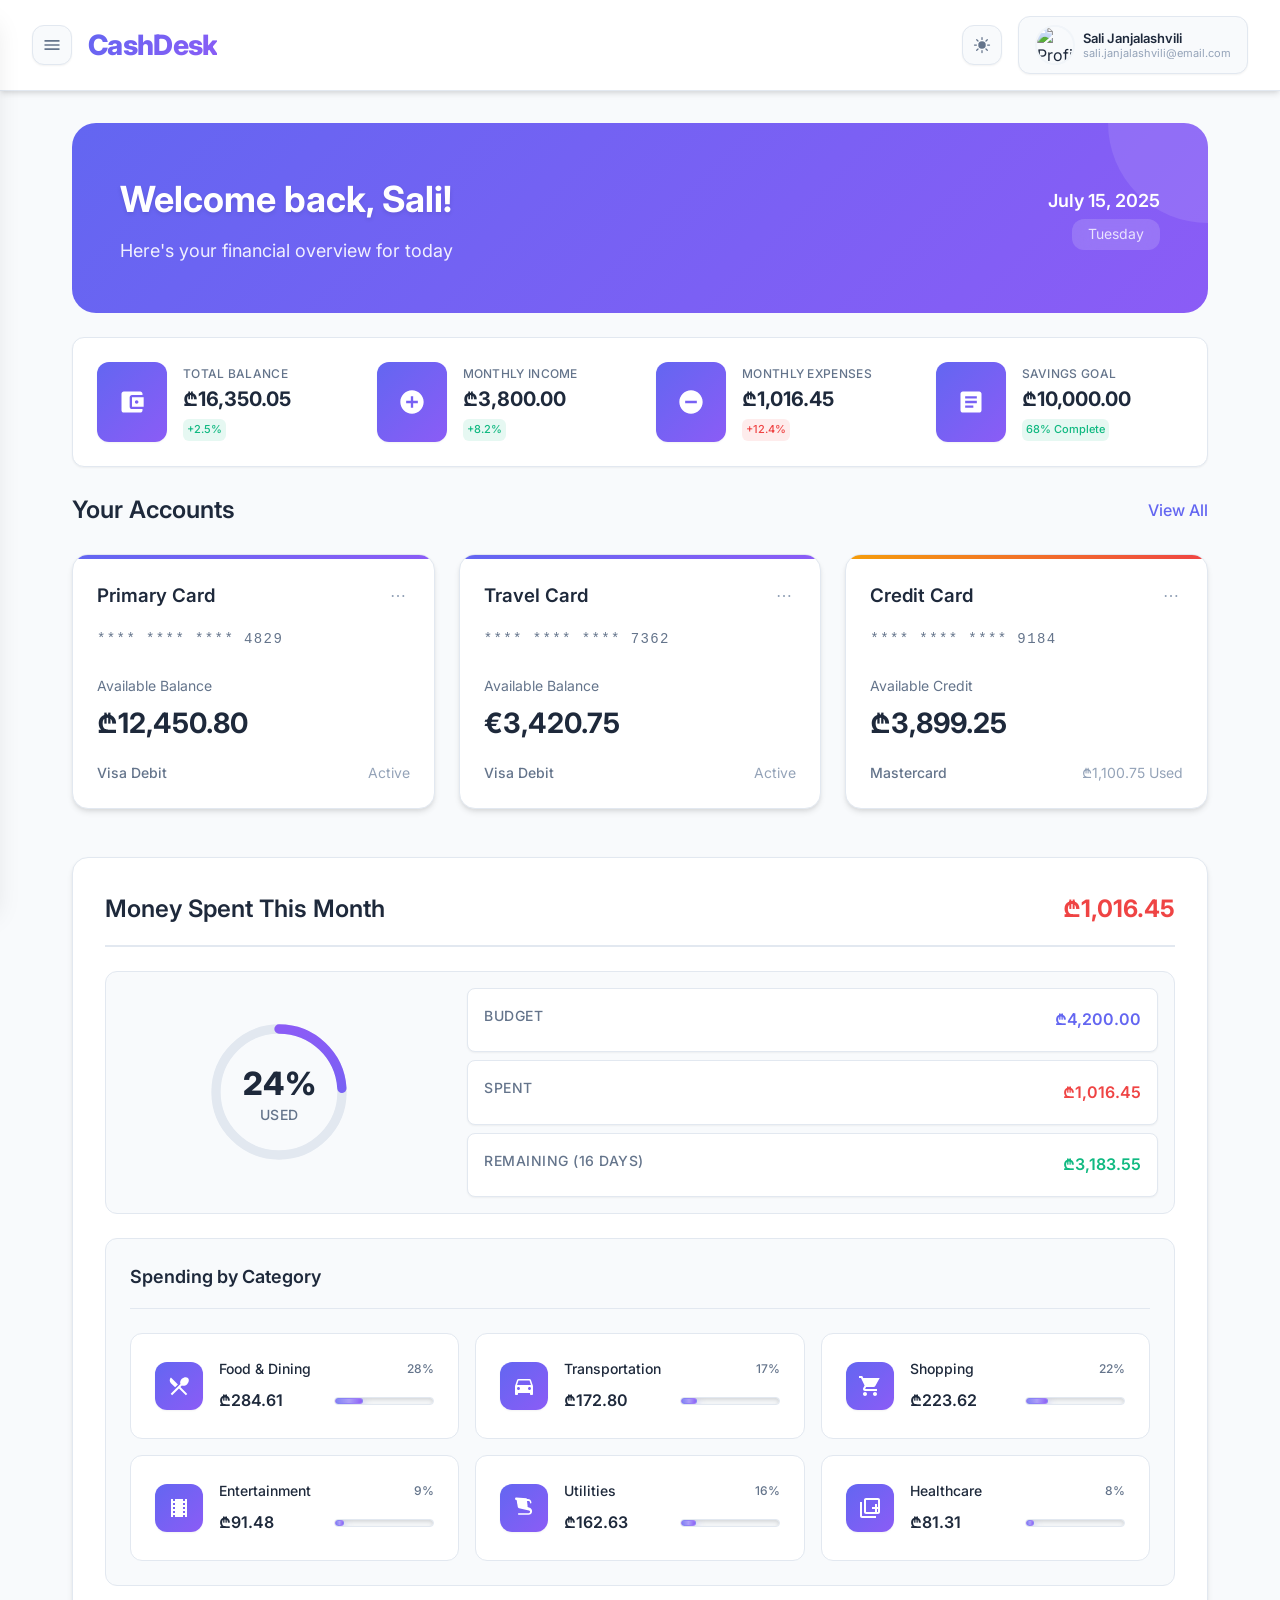
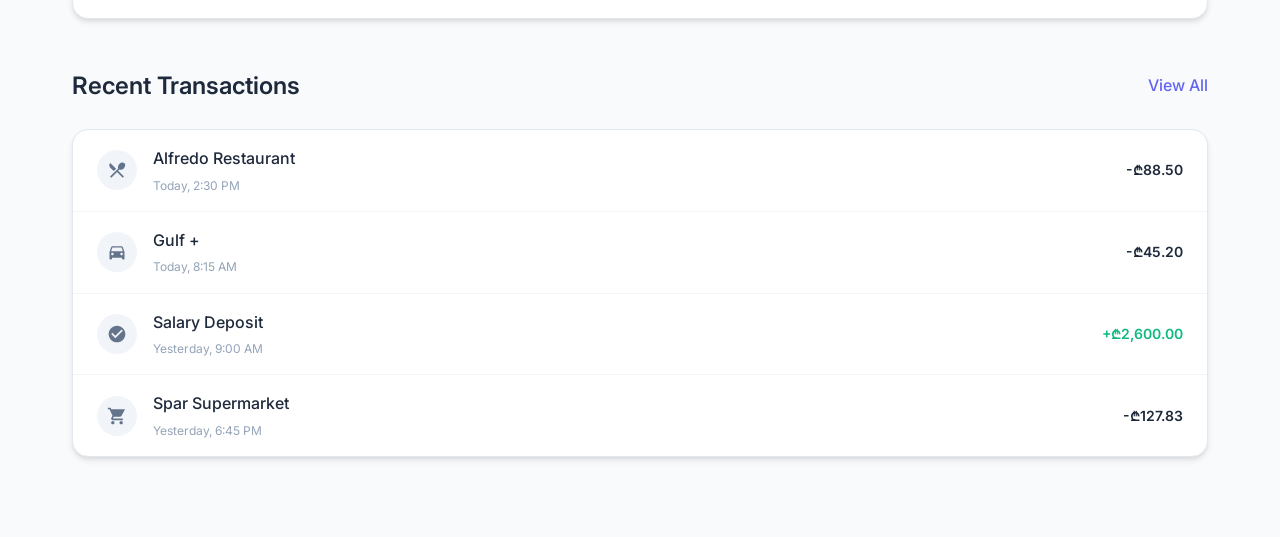
==== commit ed5948da: "relocating files" ====
--- a/index.html
+++ b/index.html
@@ -4,95 +4,238 @@
 <head>
   <meta charset="UTF-8">
   <meta name="viewport" content="width=device-width, initial-scale=1.0">
-  <title>MoneyMate - Banking Dashboard</title>
+  <title>CashDesk - Dashboard</title>
   <link rel="stylesheet" href="styles.css">
+  <link rel="preconnect" href="https://fonts.googleapis.com">
+  <link rel="preconnect" href="https://fonts.gstatic.com" crossorigin>
+  <link href="https://fonts.googleapis.com/css2?family=Inter:wght@300;400;500;600;700;800&display=swap"
+    rel="stylesheet">
 </head>
 
 <body>
-  <input type="checkbox" id="theme-switch" class="theme-checkbox">
+  <input type="checkbox" id="theme-toggle" class="theme-checkbox">
+  <input type="checkbox" id="menu-toggle" class="menu-checkbox">
+
   <div class="container">
-    <!-- Navigation Bar -->
+    <!-- Navigation -->
     <nav class="navbar">
       <div class="nav-brand">
-        <a href="index.html">
-          <h2>MoneyMate</h2>
+        <label for="menu-toggle" class="menu-toggle-btn">
+          <svg viewBox="0 0 24 24" fill="currentColor">
+            <path d="M3 18h18v-2H3v2zm0-5h18v-2H3v2zm0-7v2h18V6H3z" />
+          </svg>
+        </label>
+        <h1>CashDesk</h1>
+      </div>
+
+      <div class="nav-actions">
+        <div class="theme-toggle">
+          <label for="theme-toggle" class="theme-button">
+            <svg class="theme-icon light-icon" viewBox="0 0 24 24" fill="currentColor">
+              <path
+                d="M12 2.25a.75.75 0 01.75.75v2.25a.75.75 0 01-1.5 0V3a.75.75 0 01.75-.75zM7.5 12a4.5 4.5 0 119 0 4.5 4.5 0 01-9 0zM18.894 6.166a.75.75 0 00-1.06-1.06l-1.591 1.59a.75.75 0 101.06 1.061l1.591-1.59zM21.75 12a.75.75 0 01-.75.75h-2.25a.75.75 0 010-1.5H21a.75.75 0 01.75.75zM17.834 18.894a.75.75 0 001.06-1.06l-1.59-1.591a.75.75 0 10-1.061 1.06l1.59 1.591zM12 18a.75.75 0 01.75.75V21a.75.75 0 01-1.5 0v-2.25A.75.75 0 0112 18zM7.758 17.303a.75.75 0 00-1.061-1.06l-1.591 1.59a.75.75 0 001.06 1.061l1.591-1.59zM6 12a.75.75 0 01-.75.75H3a.75.75 0 010-1.5h2.25A.75.75 0 016 12zM6.697 7.757a.75.75 0 001.06-1.06l-1.59-1.591a.75.75 0 00-1.061 1.06l1.59 1.591z" />
+            </svg>
+            <svg class="theme-icon dark-icon" viewBox="0 0 24 24" fill="currentColor">
+              <path fill-rule="evenodd"
+                d="M9.528 1.718a.75.75 0 01.162.819A8.97 8.97 0 009 6a9 9 0 009 9 8.97 8.97 0 003.463-.69.75.75 0 01.981.98 10.503 10.503 0 01-9.694 6.46c-5.799 0-10.5-4.701-10.5-10.5 0-4.368 2.667-8.112 6.46-9.694a.75.75 0 01.818.162z"
+                clip-rule="evenodd" />
+            </svg>
+          </label>
+        </div>
+
+        <div class="user-profile">
+          <div class="profile-avatar">
+            <img
+              src="https://media.licdn.com/dms/image/v2/D4D03AQHhTQaBRGYfKg/profile-displayphoto-shrink_800_800/profile-displayphoto-shrink_800_800/0/1721902494313?e=1758153600&v=beta&t=4xGoWZmQjCCF54riMXtCrtA49547F7VYT8EtGRzjsi4"
+              alt="Profile Picture" class="profile-image">
+          </div>
+          <div class="profile-info">
+            <span class="profile-name">Sali Janjalashvili</span>
+            <span class="profile-email">sali.janjalashvili@email.com</span>
+          </div>
+        </div>
+      </div>
+    </nav>
+
+    <!-- Slide-out Menu -->
+    <label for="menu-toggle" class="menu-overlay"></label>
+    <div class="slide-menu">
+      <div class="menu-header">
+        <h2>CashDesk</h2>
+        <label for="menu-toggle" class="menu-close">
+          <svg viewBox="0 0 24 24" fill="currentColor">
+            <path
+              d="M19 6.41L17.59 5 12 10.59 6.41 5 5 6.41 10.59 12 5 17.59 6.41 19 12 13.41 17.59 19 19 17.59 13.41 12z" />
+          </svg>
+        </label>
+      </div>
+      <div class="menu-content">
+        <a href="index.html" class="menu-link active">
+          <span class="menu-icon">
+            <svg viewBox="0 0 24 24" fill="currentColor">
+              <path d="M10 20v-6h4v6h5v-8h3L12 3 2 12h3v8z" />
+            </svg>
+          </span>
+          Dashboard
+        </a>
+        <a href="transactions.html" class="menu-link">
+          <span class="menu-icon">
+            <svg viewBox="0 0 24 24" fill="currentColor">
+              <path d="M3 13h8V3H3v10zm0 8h8v-6H3v6zm10 0h8V11h-8v10zm0-18v6h8V3h-8z" />
+            </svg>
+          </span>
+          Transactions
+        </a>
+        <a href="cards.html" class="menu-link">
+          <span class="menu-icon">
+            <svg viewBox="0 0 24 24" fill="currentColor">
+              <path
+                d="M20 4H4c-1.11 0-1.99.89-1.99 2L2 18c0 1.11.89 2 2 2h16c1.11 0 2-.89 2-2V6c0-1.11-.89-2-2-2zm0 14H4v-6h16v6zm0-10H4V6h16v2z" />
+            </svg>
+          </span>
+          Cards
+        </a>
+        <a href="#" class="menu-link">
+          <span class="menu-icon">
+            <svg viewBox="0 0 24 24" fill="currentColor">
+              <path
+                d="M19.14,12.94c0.04-0.3,0.06-0.61,0.06-0.94c0-0.32-0.02-0.64-0.07-0.94l2.03-1.58c0.18-0.14,0.23-0.41,0.12-0.61 l-1.92-3.32c-0.12-0.22-0.37-0.29-0.59-0.22l-2.39,0.96c-0.5-0.38-1.03-0.7-1.62-0.94L14.4,2.81c-0.04-0.24-0.24-0.41-0.48-0.41 h-3.84c-0.24,0-0.43,0.17-0.47,0.41L9.25,5.35C8.66,5.59,8.12,5.92,7.63,6.29L5.24,5.33c-0.22-0.08-0.47,0-0.59,0.22L2.74,8.87 C2.62,9.08,2.66,9.34,2.86,9.48l2.03,1.58C4.84,11.36,4.82,11.69,4.82,12s0.02,0.64,0.07,0.94l-2.03,1.58 c-0.18,0.14-0.23,0.41-0.12,0.61l1.92,3.32c0.12,0.22,0.37,0.29,0.59,0.22l2.39-0.96c0.5,0.38,1.03,0.7,1.62,0.94l0.36,2.54 c0.05,0.24,0.24,0.41,0.48,0.41h3.84c0.24,0,0.44-0.17,0.47-0.41l0.36-2.54c0.59-0.24,1.13-0.56,1.62-0.94l2.39,0.96 c0.22,0.08,0.47,0,0.59-0.22l1.92-3.32c0.12-0.22,0.07-0.47-0.12-0.61L19.14,12.94z M12,15.6c-1.98,0-3.6-1.62-3.6-3.6 s1.62-3.6,3.6-3.6s3.6,1.62,3.6,3.6S13.98,15.6,12,15.6z" />
+            </svg>
+          </span>
+          Settings
         </a>
       </div>
-      <div class="nav-links">
-        <a href="index.html" class="nav-link active">Dashboard</a>
-        <a href="transactions.html" class="nav-link">Transactions</a>
-      </div>
-      <div class="user-profile">
-        <div class="profile-pic">
-          <span>SJ</span>
-        </div>
-        <div class="profile-info">
-          <span class="username">Sali Janjalashvili</span>
-          <span class="user-email">sali.janjalashvili@email.com</span>
-        </div>
-      </div>
-      <div class="theme-toggle">
-        <label for="theme-switch" class="theme-label">
-          <span class="sun-icon">☀️</span>
-          <span class="moon-icon">🌙</span>
-        </label>
-      </div>
-    </nav>
+    </div>
 
     <!-- Main Content -->
     <main class="main-content">
       <!-- Welcome Section -->
       <section class="welcome-section">
-        <h1>Welcome back, Sali!</h1>
-        <p>Here's your financial overview for today</p>
+        <div class="welcome-content">
+          <div class="welcome-text">
+            <h2>Welcome back, Sali!</h2>
+            <p>Here's your financial overview for today</p>
+          </div>
+          <div class="welcome-date">
+            <span class="current-date">July 15, 2025</span>
+            <span class="day-status">Tuesday</span>
+          </div>
+        </div>
       </section>
 
-      <!-- Bank Accounts Section -->
+      <!-- Quick Stats -->
+      <section class="quick-stats">
+        <div class="stats-grid">
+          <div class="stat-item">
+            <div class="stat-icon">
+              <svg viewBox="0 0 24 24" fill="currentColor">
+                <path
+                  d="M21 18v1c0 1.1-.9 2-2 2H5c-1.11 0-2-.9-2-2V5c0-1.1.89-2 2-2h14c1.1 0 2 .9 2 2v1h-9c-1.11 0-2 .9-2 2v8c0 1.1.89 2 2 2h9zm-9-2h10V8H12v8zm4-2.5c-.83 0-1.5-.67-1.5-1.5s.67-1.5 1.5-1.5 1.5.67 1.5 1.5-.67 1.5-1.5 1.5z" />
+              </svg>
+            </div>
+            <div class="stat-info">
+              <h3>Total Balance</h3>
+              <p class="stat-value">₾16,350.05</p>
+              <span class="stat-change positive">+2.5%</span>
+            </div>
+          </div>
+
+          <div class="stat-item">
+            <div class="stat-icon">
+              <svg viewBox="0 0 24 24" fill="currentColor">
+                <path
+                  d="M12 2C6.48 2 2 6.48 2 12s4.48 10 10 10 10-4.48 10-10S17.52 2 12 2zm5 11h-4v4h-2v-4H7v-2h4V7h2v4h4v2z" />
+              </svg>
+            </div>
+            <div class="stat-info">
+              <h3>Monthly Income</h3>
+              <p class="stat-value">₾3,800.00</p>
+              <span class="stat-change positive">+8.2%</span>
+            </div>
+          </div>
+
+          <div class="stat-item">
+            <div class="stat-icon">
+              <svg viewBox="0 0 24 24" fill="currentColor">
+                <path d="M12 2C6.48 2 2 6.48 2 12s4.48 10 10 10 10-4.48 10-10S17.52 2 12 2zm5 11H7v-2h10v2z" />
+              </svg>
+            </div>
+            <div class="stat-info">
+              <h3>Monthly Expenses</h3>
+              <p class="stat-value">₾1,016.45</p>
+              <span class="stat-change negative">+12.4%</span>
+            </div>
+          </div>
+
+          <div class="stat-item">
+            <div class="stat-icon">
+              <svg viewBox="0 0 24 24" fill="currentColor">
+                <path
+                  d="M19 3H5c-1.1 0-2 .9-2 2v14c0 1.1.9 2 2 2h14c1.1 0 2-.9 2-2V5c0-1.1-.9-2-2-2zm-5 14H7v-2h7v2zm3-4H7v-2h10v2zm0-4H7V7h10v2z" />
+              </svg>
+            </div>
+            <div class="stat-info">
+              <h3>Savings Goal</h3>
+              <p class="stat-value">₾10,000.00</p>
+              <span class="stat-change positive">68% Complete</span>
+            </div>
+          </div>
+        </div>
+      </section>
+
+      <!-- Accounts Section -->
       <section class="accounts-section">
-        <h2>Your Accounts</h2>
+        <div class="section-header">
+          <h2>Your Accounts</h2>
+          <a href="cards.html" class="view-all">View All</a>
+        </div>
+
         <div class="accounts-grid">
           <div class="account-card primary">
             <div class="card-header">
-              <span class="card-type">Primary Account</span>
-              <span class="card-number">•••• 4532</span>
-            </div>
+              <h3>Primary Card</h3>
+              <div class="card-menu">⋯</div>
+            </div>
+            <div class="card-number">**** **** **** 4829</div>
             <div class="card-balance">
               <span class="balance-label">Available Balance</span>
               <span class="balance-amount">₾12,450.80</span>
             </div>
             <div class="card-footer">
-              <span class="card-holder">Sali Janjalashvili</span>
-              <span class="card-expiry">12/26</span>
-            </div>
-          </div>
-
-          <div class="account-card savings">
+              <span class="card-type">Visa Debit</span>
+              <span class="card-status">Active</span>
+            </div>
+          </div>
+
+          <div class="account-card primary">
             <div class="card-header">
-              <span class="card-type">Savings Account</span>
-              <span class="card-number">•••• 7891</span>
-            </div>
+              <h3>Travel Card</h3>
+              <div class="card-menu">⋯</div>
+            </div>
+            <div class="card-number">**** **** **** 7362</div>
             <div class="card-balance">
               <span class="balance-label">Available Balance</span>
-              <span class="balance-amount">₾8,230.45</span>
+              <span class="balance-amount">€3,420.75</span>
             </div>
             <div class="card-footer">
-              <span class="card-holder">Sali Janjalashvili</span>
-              <span class="card-expiry">08/27</span>
+              <span class="card-type">Visa Debit</span>
+              <span class="card-status">Active</span>
             </div>
           </div>
 
           <div class="account-card credit">
             <div class="card-header">
-              <span class="card-type">Credit Card</span>
-              <span class="card-number">•••• 2468</span>
-            </div>
+              <h3>Credit Card</h3>
+              <div class="card-menu">⋯</div>
+            </div>
+            <div class="card-number">**** **** **** 9184</div>
             <div class="card-balance">
               <span class="balance-label">Available Credit</span>
-              <span class="balance-amount">₾4,750.00</span>
+              <span class="balance-amount">₾3,899.25</span>
             </div>
             <div class="card-footer">
-              <span class="card-holder">Sali Janjalashvili</span>
-              <span class="card-expiry">03/28</span>
+              <span class="card-type">Mastercard</span>
+              <span class="card-status">₾1,100.75 Used</span>
             </div>
           </div>
         </div>
@@ -100,100 +243,247 @@
 
       <!-- Money Spent Section -->
       <section class="spending-section">
-        <h2>Money Spent This Month</h2>
-        <div class="spending-overview">
-          <div class="spending-card">
-            <div class="spending-header">
-              <h3>Total Spent</h3>
-              <span class="spending-amount">₾2,840.60</span>
-            </div>
-            <div class="spending-progress">
-              <div class="progress-bar">
-                <div class="progress-fill" style="width: 68%"></div>
-              </div>
-              <span class="progress-text">68% of monthly budget</span>
-            </div>
-          </div>
-
-          <div class="spending-categories">
-            <div class="category-item">
-              <div class="category-icon food">🍽️</div>
-              <div class="category-info">
-                <span class="category-name">Food & Dining</span>
-                <span class="category-amount">₾840.30</span>
-              </div>
-              <div class="category-bar">
-                <div class="category-progress" style="width: 30%"></div>
-              </div>
-            </div>
-
-            <div class="category-item">
-              <div class="category-icon shopping">🛍️</div>
-              <div class="category-info">
-                <span class="category-name">Shopping</span>
-                <span class="category-amount">₾650.80</span>
-              </div>
-              <div class="category-bar">
-                <div class="category-progress" style="width: 23%"></div>
-              </div>
-            </div>
-
-            <div class="category-item">
-              <div class="category-icon transport">🚗</div>
-              <div class="category-info">
-                <span class="category-name">Transportation</span>
-                <span class="category-amount">₾420.50</span>
-              </div>
-              <div class="category-bar">
-                <div class="category-progress" style="width: 15%"></div>
-              </div>
-            </div>
-
-            <div class="category-item">
-              <div class="category-icon entertainment">🎬</div>
-              <div class="category-info">
-                <span class="category-name">Entertainment</span>
-                <span class="category-amount">₾320.90</span>
-              </div>
-              <div class="category-bar">
-                <div class="category-progress" style="width: 11%"></div>
-              </div>
-            </div>
-
-            <div class="category-item">
-              <div class="category-icon utilities">⚡</div>
-              <div class="category-info">
-                <span class="category-name">Utilities</span>
-                <span class="category-amount">₾608.10</span>
-              </div>
-              <div class="category-bar">
-                <div class="category-progress" style="width: 21%"></div>
+        <div class="section-header">
+          <h2>Money Spent This Month</h2>
+          <span class="spending-total">₾1,016.45</span>
+        </div>
+
+        <!-- Budget Overview Card -->
+        <div class="budget-overview">
+          <div class="budget-circle-container">
+            <div class="budget-circle">
+              <svg class="circle-progress" viewBox="0 0 120 120">
+                <circle cx="60" cy="60" r="54" fill="none" stroke="var(--border-color)" stroke-width="8" />
+                <circle cx="60" cy="60" r="54" fill="none" stroke="url(#budgetGradient)" stroke-width="8"
+                  stroke-linecap="round" stroke-dasharray="339.29" stroke-dashoffset="257.86" />
+                <defs>
+                  <linearGradient id="budgetGradient" x1="0%" y1="0%" x2="100%" y2="0%">
+                    <stop offset="0%" style="stop-color:var(--primary-color);stop-opacity:1" />
+                    <stop offset="100%" style="stop-color:var(--secondary-color);stop-opacity:1" />
+                  </linearGradient>
+                </defs>
+              </svg>
+              <div class="circle-content">
+                <div class="circle-percentage">24%</div>
+                <div class="circle-label">Used</div>
+              </div>
+            </div>
+            <div class="budget-stats">
+              <div class="budget-stat">
+                <span class="stat-label">Budget</span>
+                <span class="stat-amount budget-total">₾4,200.00</span>
+              </div>
+              <div class="budget-stat">
+                <span class="stat-label">Spent</span>
+                <span class="stat-amount budget-spent">₾1,016.45</span>
+              </div>
+              <div class="budget-stat">
+                <span class="stat-label">Remaining (16 days)</span>
+                <span class="stat-amount budget-remaining">₾3,183.55</span>
+              </div>
+            </div>
+          </div>
+        </div>
+
+        <!-- Spending Categories -->
+        <div class="spending-categories">
+          <div class="categories-header">
+            <h3>Spending by Category</h3>
+          </div>
+
+          <div class="categories-grid">
+            <div class="category-item">
+              <div class="category-icon food">
+                <svg viewBox="0 0 24 24" fill="currentColor">
+                  <path
+                    d="M8.1 13.34l2.83-2.83L3.91 3.5c-1.56 1.56-1.56 4.09 0 5.66l4.19 4.18zm6.78-1.81c1.53.71 3.68.21 5.27-1.38 1.91-1.91 2.28-4.65.81-6.12-1.46-1.46-4.20-1.10-6.12.81-1.59 1.59-2.09 3.74-1.38 5.27L3.7 19.87l1.41 1.41L12 14.41l6.88 6.88 1.41-1.41L13.41 13l1.47-1.47z" />
+                </svg>
+              </div>
+              <div class="category-info">
+                <div class="category-header">
+                  <span class="category-name">Food & Dining</span>
+                  <span class="category-percentage">28%</span>
+                </div>
+                <div class="category-footer">
+                  <span class="category-amount">₾284.61</span>
+                  <div class="category-bar">
+                    <div class="category-progress" style="width: 28%"></div>
+                  </div>
+                </div>
+              </div>
+            </div>
+
+            <div class="category-item">
+              <div class="category-icon transport">
+                <svg viewBox="0 0 24 24" fill="currentColor">
+                  <path
+                    d="M18.92 6.01C18.72 5.42 18.16 5 17.5 5h-11c-.66 0-1.22.42-1.42 1.01L3 12v8c0 .55.45 1 1 1h1c.55 0 1-.45 1-1v-1h12v1c0 .55.45 1 1 1h1c.55 0 1-.45 1-1v-8l-2.08-5.99zM6.5 16c-.83 0-1.5-.67-1.5-1.5S5.67 13 6.5 13s1.5.67 1.5 1.5S7.33 16 6.5 16zm11 0c-.83 0-1.5-.67-1.5-1.5s.67-1.5 1.5-1.5 1.5.67 1.5 1.5-.67 1.5-1.5 1.5zM5 11l1.5-4.5h11L19 11H5z" />
+                </svg>
+              </div>
+              <div class="category-info">
+                <div class="category-header">
+                  <span class="category-name">Transportation</span>
+                  <span class="category-percentage">17%</span>
+                </div>
+                <div class="category-footer">
+                  <span class="category-amount">₾172.80</span>
+                  <div class="category-bar">
+                    <div class="category-progress" style="width: 17%"></div>
+                  </div>
+                </div>
+              </div>
+            </div>
+
+            <div class="category-item">
+              <div class="category-icon shopping">
+                <svg viewBox="0 0 24 24" fill="currentColor">
+                  <path
+                    d="M7 18c-1.1 0-2 .9-2 2s.9 2 2 2 2-.9 2-2-.9-2-2-2zM1 2v2h2l3.6 7.59-1.35 2.45c-.16.28-.25.61-.25.96 0 1.1.9 2 2 2h12v-2H7.42c-.14 0-.25-.11-.25-.25l.03-.12L8.1 13h7.45c.75 0 1.41-.41 1.75-1.03L21.7 4H5.21l-.94-2H1zm16 16c-1.1 0-2 .9-2 2s.9 2 2 2 2-.9 2-2-.9-2-2-2z" />
+                </svg>
+              </div>
+              <div class="category-info">
+                <div class="category-header">
+                  <span class="category-name">Shopping</span>
+                  <span class="category-percentage">22%</span>
+                </div>
+                <div class="category-footer">
+                  <span class="category-amount">₾223.62</span>
+                  <div class="category-bar">
+                    <div class="category-progress" style="width: 22%"></div>
+                  </div>
+                </div>
+              </div>
+            </div>
+
+            <div class="category-item">
+              <div class="category-icon entertainment">
+                <svg viewBox="0 0 24 24" fill="currentColor">
+                  <path
+                    d="M18 3v2h-2V3H8v2H6V3H4v18h2v-2h2v2h8v-2h2v2h2V3h-2zM8 17H6v-2h2v2zm0-4H6v-2h2v2zm0-4H6V7h2v2zm10 8h-2v-2h2v2zm0-4h-2v-2h2v2zm0-4h-2V7h2v2z" />
+                </svg>
+              </div>
+              <div class="category-info">
+                <div class="category-header">
+                  <span class="category-name">Entertainment</span>
+                  <span class="category-percentage">9%</span>
+                </div>
+                <div class="category-footer">
+                  <span class="category-amount">₾91.48</span>
+                  <div class="category-bar">
+                    <div class="category-progress" style="width: 9%"></div>
+                  </div>
+                </div>
+              </div>
+            </div>
+
+            <div class="category-item">
+              <div class="category-icon utilities">
+                <svg viewBox="0 0 24 24" fill="currentColor">
+                  <path
+                    d="M14.69 2.21L4.33 1.46c-.66-.05-1.26.42-1.26 1.09v.72c0 .28.22.5.5.5h.18c.49 0 .9.36.98.85l1.07 6.41c.11.64.59 1.15 1.21 1.29l9.94 2.06c.78.16 1.28.88 1.12 1.66-.14.69-.75 1.18-1.44 1.18H6.5c-.28 0-.5.22-.5.5v.5c0 .28.22.5.5.5h10.12c1.76 0 3.22-1.3 3.46-3.03.28-2.01-1.18-3.84-3.15-4.22L7.4 7.86c-.51-.11-.88-.55-.88-1.07V6.5c0-.83.67-1.5 1.5-1.5h8.48c.83 0 1.5.67 1.5 1.5v.29c0 .39.31.71.71.71.39 0 .71-.32.71-.71V6.5c0-1.93-1.57-3.5-3.5-3.5H8.5c-1.93 0-3.5 1.57-3.5 3.5v.29c0 1.06.75 1.97 1.79 2.18l8.9 1.85z" />
+                </svg>
+              </div>
+              <div class="category-info">
+                <div class="category-header">
+                  <span class="category-name">Utilities</span>
+                  <span class="category-percentage">16%</span>
+                </div>
+                <div class="category-footer">
+                  <span class="category-amount">₾162.63</span>
+                  <div class="category-bar">
+                    <div class="category-progress" style="width: 16%"></div>
+                  </div>
+                </div>
+              </div>
+            </div>
+
+            <div class="category-item">
+              <div class="category-icon health">
+                <svg viewBox="0 0 24 24" fill="currentColor">
+                  <path
+                    d="M19 8h-2v3h-3v2h3v3h2v-3h3v-2h-3V8zM4 6H2v14c0 1.1.9 2 2 2h14v-2H4V6zm16-4H8c-1.1 0-2 .9-2 2v12c0 1.1.9 2 2 2h12c1.1 0 2-.9 2-2V4c0-1.1-.9-2-2-2zm0 14H8V4h12v12z" />
+                </svg>
+              </div>
+              <div class="category-info">
+                <div class="category-header">
+                  <span class="category-name">Healthcare</span>
+                  <span class="category-percentage">8%</span>
+                </div>
+                <div class="category-footer">
+                  <span class="category-amount">₾81.31</span>
+                  <div class="category-bar">
+                    <div class="category-progress" style="width: 8%"></div>
+                  </div>
+                </div>
               </div>
             </div>
           </div>
         </div>
       </section>
 
-      <!-- Quick Actions -->
-      <section class="quick-actions">
-        <h2>Quick Actions</h2>
-        <div class="actions-grid">
-          <button class="action-btn">
-            <span class="action-icon">💳</span>
-            <span class="action-text">Transfer Money</span>
-          </button>
-          <button class="action-btn">
-            <span class="action-icon">📱</span>
-            <span class="action-text">Pay Bills</span>
-          </button>
-          <button class="action-btn">
-            <span class="action-icon">📊</span>
-            <span class="action-text">View Reports</span>
-          </button>
-          <button class="action-btn">
-            <span class="action-icon">⚙️</span>
-            <span class="action-text">Settings</span>
-          </button>
+      <!-- Recent Transactions -->
+      <section class="recent-transactions">
+        <div class="section-header">
+          <h2>Recent Transactions</h2>
+          <a href="transactions.html" class="view-all">View All</a>
+        </div>
+
+        <div class="transactions-list">
+          <div class="transaction-item">
+            <div class="transaction-icon">
+              <svg viewBox="0 0 24 24" fill="currentColor">
+                <path
+                  d="M8.1 13.34l2.83-2.83L3.91 3.5c-1.56 1.56-1.56 4.09 0 5.66l4.19 4.18zm6.78-1.81c1.53.71 3.68.21 5.27-1.38 1.91-1.91 2.28-4.65.81-6.12-1.46-1.46-4.20-1.10-6.12.81-1.59 1.59-2.09 3.74-1.38 5.27L3.7 19.87l1.41 1.41L12 14.41l6.88 6.88 1.41-1.41L13.41 13l1.47-1.47z" />
+              </svg>
+            </div>
+            <div class="transaction-details">
+              <span class="transaction-name">Alfredo Restaurant</span>
+              <span class="transaction-date">Today, 2:30 PM</span>
+            </div>
+            <span class="transaction-amount negative">-₾88.50</span>
+          </div>
+
+          <div class="transaction-item">
+            <div class="transaction-icon">
+              <svg viewBox="0 0 24 24" fill="currentColor">
+                <path
+                  d="M18.92 6.01C18.72 5.42 18.16 5 17.5 5h-11c-.66 0-1.22.42-1.42 1.01L3 12v8c0 .55.45 1 1 1h1c.55 0 1-.45 1-1v-1h12v1c0 .55.45 1 1 1h1c.55 0 1-.45 1-1v-8l-2.08-5.99zM6.5 16c-.83 0-1.5-.67-1.5-1.5S5.67 13 6.5 13s1.5.67 1.5 1.5S7.33 16 6.5 16zm11 0c-.83 0-1.5-.67-1.5-1.5s.67-1.5 1.5-1.5 1.5.67 1.5 1.5-.67 1.5-1.5 1.5zM5 11l1.5-4.5h11L19 11H5z" />
+              </svg>
+            </div>
+            <div class="transaction-details">
+              <span class="transaction-name">Gulf +</span>
+              <span class="transaction-date">Today, 8:15 AM</span>
+            </div>
+            <span class="transaction-amount negative">-₾45.20</span>
+          </div>
+
+          <div class="transaction-item">
+            <div class="transaction-icon">
+              <svg viewBox="0 0 24 24" fill="currentColor">
+                <path
+                  d="M12 2C6.48 2 2 6.48 2 12s4.48 10 10 10 10-4.48 10-10S17.52 2 12 2zm-2 15l-5-5 1.41-1.41L10 14.17l7.59-7.59L19 8l-9 9z" />
+              </svg>
+            </div>
+            <div class="transaction-details">
+              <span class="transaction-name">Salary Deposit</span>
+              <span class="transaction-date">Yesterday, 9:00 AM</span>
+            </div>
+            <span class="transaction-amount positive">+₾2,600.00</span>
+          </div>
+
+          <div class="transaction-item">
+            <div class="transaction-icon">
+              <svg viewBox="0 0 24 24" fill="currentColor">
+                <path
+                  d="M7 18c-1.1 0-2 .9-2 2s.9 2 2 2 2-.9 2-2-.9-2-2-2zM1 2v2h2l3.6 7.59-1.35 2.45c-.16.28-.25.61-.25.96 0 1.1.9 2 2 2h12v-2H7.42c-.14 0-.25-.11-.25-.25l.03-.12L8.1 13h7.45c.75 0 1.41-.41 1.75-1.03L21.7 4H5.21l-.94-2H1zm16 16c-1.1 0-2 .9-2 2s.9 2 2 2 2-.9 2-2-.9-2-2-2z" />
+              </svg>
+            </div>
+            <div class="transaction-details">
+              <span class="transaction-name">Spar Supermarket</span>
+              <span class="transaction-date">Yesterday, 6:45 PM</span>
+            </div>
+            <span class="transaction-amount negative">-₾127.83</span>
+          </div>
         </div>
       </section>
     </main>
--- a/styles.css
+++ b/styles.css
@@ -1,53 +1,62 @@
-/* CSS Custom Properties for Theme Variables */
+/* CSS VARIABLES & BASE STYLES */
+
 :root {
-  /* Light Theme Colors */
-  --primary-color: #2563eb;
-  --secondary-color: #1e40af;
-  --accent-color: #3b82f6;
-  --success-color: #059669;
-  --warning-color: #d97706;
-  --error-color: #dc2626;
-
+  /* Colors */
+  --primary: #6366f1;
+  --secondary: #8b5cf6;
+  --accent: #06b6d4;
+  --success: #10b981;
+  --warning: #f59e0b;
+  --error: #ef4444;
+
+  /* Backgrounds */
   --bg-primary: #ffffff;
   --bg-secondary: #f8fafc;
   --bg-tertiary: #f1f5f9;
-  --bg-card: #ffffff;
-
+
+  /* Text */
   --text-primary: #1e293b;
   --text-secondary: #64748b;
   --text-muted: #94a3b8;
-
-  --border-color: #e2e8f0;
+  --text-inverse: #ffffff;
+
+  /* Borders */
+  --border: #e2e8f0;
   --border-light: #f1f5f9;
-  --shadow-light: 0 1px 3px 0 rgba(0, 0, 0, 0.1), 0 1px 2px 0 rgba(0, 0, 0, 0.06);
-  --shadow-medium: 0 4px 6px -1px rgba(0, 0, 0, 0.1), 0 2px 4px -1px rgba(0, 0, 0, 0.06);
-  --shadow-large: 0 10px 15px -3px rgba(0, 0, 0, 0.1), 0 4px 6px -2px rgba(0, 0, 0, 0.05);
-
-  --gradient-primary: linear-gradient(135deg, #667eea 0%, #764ba2 100%);
-  --gradient-secondary: linear-gradient(135deg, #f093fb 0%, #f5576c 100%);
-  --gradient-success: linear-gradient(135deg, #4facfe 0%, #00f2fe 100%);
-  --gradient-warning: linear-gradient(135deg, #ffecd2 0%, #fcb69f 100%);
-}
-
-/* Dark Theme Colors */
-[data-theme="dark"] {
-  --bg-primary: #0f172a;
-  --bg-secondary: #1e293b;
-  --bg-tertiary: #334155;
-  --bg-card: #1e293b;
-
-  --text-primary: #f1f5f9;
-  --text-secondary: #cbd5e1;
-  --text-muted: #94a3b8;
-
-  --border-color: #334155;
-  --border-light: #475569;
-  --shadow-light: 0 1px 3px 0 rgba(0, 0, 0, 0.3), 0 1px 2px 0 rgba(0, 0, 0, 0.2);
-  --shadow-medium: 0 4px 6px -1px rgba(0, 0, 0, 0.3), 0 2px 4px -1px rgba(0, 0, 0, 0.2);
-  --shadow-large: 0 10px 15px -3px rgba(0, 0, 0, 0.3), 0 4px 6px -2px rgba(0, 0, 0, 0.2);
-}
-
-/* Base Styles */
+  --border-dark: #cbd5e1;
+
+  /* Shadows */
+  --shadow-sm: 0 1px 2px 0 rgba(0, 0, 0, 0.05);
+  --shadow: 0 4px 6px -1px rgba(0, 0, 0, 0.1), 0 2px 4px -1px rgba(0, 0, 0, 0.06);
+  --shadow-lg: 0 10px 15px -3px rgba(0, 0, 0, 0.1), 0 4px 6px -2px rgba(0, 0, 0, 0.05);
+  --shadow-xl: 0 20px 25px -5px rgba(0, 0, 0, 0.1), 0 10px 10px -5px rgba(0, 0, 0, 0.04);
+
+  /* Spacing */
+  --space-xs: 0.25rem;
+  --space-sm: 0.5rem;
+  --space: 1rem;
+  --space-lg: 1.5rem;
+  --space-xl: 2rem;
+  --space-2xl: 3rem;
+
+  /* Radius */
+  --radius-sm: 0.375rem;
+  --radius: 0.5rem;
+  --radius-lg: 0.75rem;
+  --radius-xl: 1rem;
+  --radius-2xl: 1.5rem;
+
+  /* Transitions */
+  --transition: 0.15s ease;
+  --transition-slow: 0.3s ease;
+
+  /* Chart Colors (for SVG gradients) */
+  --primary-color: var(--primary);
+  --secondary-color: var(--secondary);
+  --border-color: var(--border);
+}
+
+/* General */
 * {
   margin: 0;
   padding: 0;
@@ -55,11 +64,11 @@
 }
 
 body {
-  font-family: -apple-system, BlinkMacSystemFont, "Segoe UI", Roboto, Oxygen, Ubuntu, Cantarell, sans-serif;
-  background-color: var(--bg-secondary);
+  font-family: "Inter", -apple-system, BlinkMacSystemFont, "Segoe UI", Roboto, sans-serif;
+  background: var(--bg-secondary);
   color: var(--text-primary);
   line-height: 1.6;
-  transition: background-color 0.3s ease, color 0.3s ease;
+  transition: background var(--transition-slow), color var(--transition-slow);
 }
 
 .container {
@@ -68,157 +77,390 @@
   flex-direction: column;
 }
 
-/* Navigation Styles */
+/* Common Classes */
+.btn {
+  display: inline-flex;
+  align-items: center;
+  gap: var(--space-sm);
+  padding: var(--space) var(--space-lg);
+  border: none;
+  border-radius: var(--radius-lg);
+  font-weight: 500;
+  cursor: pointer;
+  transition: all var(--transition);
+  text-decoration: none;
+  font-size: 0.875rem;
+}
+
+.btn-primary {
+  background: linear-gradient(135deg, var(--primary), var(--secondary));
+  color: var(--text-inverse);
+}
+
+.btn-primary:hover {
+  transform: translateY(-2px);
+  box-shadow: var(--shadow-lg);
+}
+
+.card {
+  background: var(--bg-primary);
+  border-radius: var(--radius-xl);
+  box-shadow: var(--shadow);
+  border: 1px solid var(--border);
+  transition: all var(--transition-slow);
+}
+
+.card:hover {
+  transform: translateY(-4px);
+  box-shadow: var(--shadow-xl);
+}
+
+.section-header {
+  display: flex;
+  justify-content: space-between;
+  align-items: center;
+  margin-bottom: var(--space-lg);
+}
+
+.section-header h2 {
+  font-size: 1.5rem;
+  font-weight: 600;
+  color: var(--text-primary);
+}
+
+.view-all {
+  color: var(--primary);
+  text-decoration: none;
+  font-weight: 500;
+  transition: color var(--transition);
+}
+
+.view-all:hover {
+  color: var(--secondary);
+}
+
+/* NAVIGATION */
+
 .navbar {
-  background-color: var(--bg-card);
-  padding: 1rem 2rem;
-  box-shadow: var(--shadow-light);
+  background: var(--bg-primary);
+  padding: var(--space) var(--space-xl);
+  box-shadow: var(--shadow);
   display: flex;
   justify-content: space-between;
   align-items: center;
   position: sticky;
   top: 0;
-  z-index: 100;
-  border-bottom: 1px solid var(--border-color);
-}
-
-.nav-brand a {
-  text-decoration: none;
-  color: inherit;
+  z-index: 1000;
+  border-bottom: 1px solid var(--border);
+  gap: var(--space-lg);
+}
+
+.nav-brand {
+  display: flex;
+  align-items: center;
+  gap: var(--space);
+}
+
+.nav-brand h1 {
+  color: var(--primary);
+  font-size: 1.75rem;
+  font-weight: 800;
+  letter-spacing: -0.025em;
+  background: linear-gradient(135deg, var(--primary), var(--secondary));
+  -webkit-background-clip: text;
+  -webkit-text-fill-color: transparent;
+  background-clip: text;
+  transition: transform var(--transition);
   cursor: pointer;
 }
 
-.nav-brand h2 {
-  color: var(--primary-color);
-  font-size: 1.5rem;
-  font-weight: 700;
-}
-
-.nav-links {
-  display: flex;
-  gap: 2rem;
-}
-
-.nav-link {
+.nav-brand h1:hover {
+  transform: scale(1.05);
+}
+
+.menu-toggle-btn {
+  width: 40px;
+  height: 40px;
+  display: flex;
+  align-items: center;
+  justify-content: center;
+  background: var(--bg-secondary);
+  border: 1px solid var(--border);
+  border-radius: var(--radius-lg);
+  cursor: pointer;
+  transition: all var(--transition);
+  color: var(--text-secondary);
+  box-shadow: var(--shadow-sm);
+}
+
+.menu-toggle-btn:hover {
+  background: var(--bg-primary);
+  transform: translateY(-1px);
+  border-color: var(--border-dark);
+  color: var(--primary);
+}
+
+.menu-toggle-btn svg {
+  width: 20px;
+  height: 20px;
+}
+
+.nav-actions {
+  display: flex;
+  align-items: center;
+  gap: var(--space);
+}
+
+/* Theme Button */
+.theme-checkbox {
+  display: none;
+}
+
+.theme-button {
+  display: flex;
+  align-items: center;
+  justify-content: center;
+  background: var(--bg-secondary);
+  border: 1px solid var(--border);
+  border-radius: var(--radius-lg);
+  padding: var(--space-sm);
+  cursor: pointer;
+  transition: all var(--transition);
+  width: 40px;
+  height: 40px;
+  box-shadow: var(--shadow-sm);
+}
+
+.theme-button:hover {
+  background: var(--bg-primary);
+  transform: translateY(-1px);
+  border-color: var(--border-dark);
+}
+
+.theme-icon {
+  width: 20px;
+  height: 20px;
+  color: var(--text-secondary);
+  transition: all var(--transition);
+}
+
+.theme-button:hover .theme-icon {
+  color: var(--primary);
+  transform: scale(1.1);
+}
+
+.light-icon {
+  display: block;
+}
+
+.dark-icon {
+  display: none;
+}
+
+.theme-checkbox:checked ~ .container .light-icon {
+  display: none;
+}
+
+.theme-checkbox:checked ~ .container .dark-icon {
+  display: block;
+}
+
+/* User Profile */
+.user-profile {
+  display: flex;
+  align-items: center;
+  gap: var(--space-sm);
+  padding: var(--space-sm) var(--space);
+  border-radius: var(--radius-lg);
+  background: var(--bg-secondary);
+  border: 1px solid var(--border);
+  transition: all var(--transition);
+  cursor: pointer;
+  box-shadow: var(--shadow-sm);
+}
+
+.user-profile:hover {
+  background: var(--bg-primary);
+  transform: translateY(-0.5px);
+  border-color: var(--border-dark);
+}
+
+.profile-avatar {
+  width: 40px;
+  height: 40px;
+  border-radius: 50%;
+  overflow: hidden;
+  flex-shrink: 0;
+  border: 2px solid var(--border-light);
+}
+
+.profile-image {
+  width: 100%;
+  height: 100%;
+  object-fit: cover;
+  display: block;
+}
+
+.profile-info {
+  display: flex;
+  flex-direction: column;
+  gap: 1px;
+  min-width: 0;
+  flex: 1;
+}
+
+.profile-name {
+  font-weight: 600;
+  color: var(--text-primary);
+  font-size: 0.8125rem;
+  line-height: 1.1;
+  white-space: nowrap;
+  overflow: hidden;
+  text-overflow: ellipsis;
+}
+
+.profile-email {
+  color: var(--text-muted);
+  font-size: 0.6875rem;
+  line-height: 1.1;
+  white-space: nowrap;
+  overflow: hidden;
+  text-overflow: ellipsis;
+  transition: color var(--transition);
+}
+
+.user-profile:hover .profile-email {
+  color: var(--text-secondary);
+}
+
+/* Menu Toggle */
+.menu-checkbox {
+  display: none;
+}
+
+.menu-overlay {
+  position: fixed;
+  top: 0;
+  left: 0;
+  width: 100%;
+  height: 100%;
+  background: rgba(0, 0, 0, 0.5);
+  z-index: 1998;
+  opacity: 0;
+  visibility: hidden;
+  transition: all var(--transition-slow);
+  cursor: pointer;
+}
+
+.slide-menu {
+  position: fixed;
+  top: 0;
+  left: -300px;
+  width: 300px;
+  height: 100%;
+  background: var(--bg-primary);
+  z-index: 1999;
+  transition: left var(--transition-slow);
+  box-shadow: var(--shadow-xl);
+  border-right: 1px solid var(--border);
+}
+
+.menu-header {
+  display: flex;
+  justify-content: space-between;
+  align-items: center;
+  padding: var(--space-lg) var(--space-xl);
+  border-bottom: 1px solid var(--border);
+  background: var(--bg-secondary);
+}
+
+.menu-header h2 {
+  font-size: 1.25rem;
+  font-weight: 800;
+  color: var(--primary);
+  letter-spacing: -0.025em;
+  background: linear-gradient(135deg, var(--primary), var(--secondary));
+  -webkit-background-clip: text;
+  -webkit-text-fill-color: transparent;
+  background-clip: text;
+  transition: transform var(--transition);
+  cursor: pointer;
+}
+
+.menu-close {
+  width: 32px;
+  height: 32px;
+  display: flex;
+  align-items: center;
+  justify-content: center;
+  cursor: pointer;
+  border-radius: var(--radius);
+  transition: all var(--transition);
+  color: var(--text-secondary);
+}
+
+.menu-close:hover {
+  background: var(--bg-tertiary);
+  color: var(--text-primary);
+}
+
+.menu-close svg {
+  width: 20px;
+  height: 20px;
+}
+
+.menu-content {
+  padding: var(--space-lg) 0;
+}
+
+.menu-link {
+  display: flex;
+  align-items: center;
+  gap: var(--space);
   text-decoration: none;
   color: var(--text-secondary);
   font-weight: 500;
-  padding: 0.5rem 1rem;
-  border-radius: 0.5rem;
-  transition: all 0.3s ease;
-}
-
-.nav-link:hover {
-  color: var(--primary-color);
-  background-color: var(--bg-tertiary);
-}
-
-.nav-link.active {
-  color: var(--primary-color);
-  background-color: var(--bg-tertiary);
-}
-
-.user-profile {
-  display: flex;
-  align-items: center;
-  gap: 0.75rem;
-}
-
-.profile-pic {
-  width: 40px;
-  height: 40px;
-  border-radius: 50%;
-  background: var(--gradient-primary);
+  padding: var(--space) var(--space-xl);
+  transition: all var(--transition-slow);
+  font-size: 0.875rem;
+}
+
+.menu-link:hover,
+.menu-link.active {
+  color: var(--primary);
+  background: var(--bg-secondary);
+}
+
+.menu-icon {
   display: flex;
   align-items: center;
   justify-content: center;
-  color: white;
-  font-weight: 600;
-  font-size: 0.875rem;
-}
-
-.profile-info {
-  display: flex;
-  flex-direction: column;
-}
-
-.username {
-  font-weight: 600;
-  color: var(--text-primary);
-  font-size: 0.875rem;
-}
-
-.user-email {
-  color: var(--text-muted);
-  font-size: 0.75rem;
-}
-
-/* Theme Toggle */
-.theme-toggle {
-  margin-left: 1rem;
-}
-
-.theme-checkbox {
-  display: none;
-}
-
-.theme-label {
-  display: flex;
-  align-items: center;
-  justify-content: space-between;
-  background-color: var(--bg-tertiary);
-  border-radius: 2rem;
-  padding: 0.25rem;
-  cursor: pointer;
-  transition: all 0.3s ease;
-  width: 60px;
-  height: 30px;
-  position: relative;
-  border: 2px solid var(--border-color);
-}
-
-.theme-label::before {
-  content: "";
-  position: absolute;
-  width: 22px;
-  height: 22px;
-  border-radius: 50%;
-  background-color: var(--primary-color);
-  transition: transform 0.3s ease;
-  transform: translateX(2px);
-  box-shadow: var(--shadow-light);
-  top: 2px;
+  width: 1.1rem;
+  height: 1.1rem;
+  flex-shrink: 0;
+}
+
+.menu-icon svg {
+  width: 1.1rem;
+  height: 1.1rem;
+}
+
+.menu-checkbox:checked ~ .container .menu-overlay {
+  opacity: 1;
+  visibility: visible;
+}
+
+.menu-checkbox:checked ~ .container .slide-menu {
   left: 0;
 }
 
-.theme-checkbox:checked ~ .container .theme-label::before {
-  transform: translateX(30px);
-}
-
-.sun-icon,
-.moon-icon {
-  font-size: 0.75rem;
-  z-index: 1;
-  position: relative;
-  transition: opacity 0.3s ease;
-  pointer-events: none;
-  display: flex;
-  align-items: center;
-  justify-content: center;
-}
-
-.sun-icon {
-  width: 17px;
-}
-
-.moon-icon {
-  width: 22px;
-}
-
-/* Main Content */
+/* ========================================
+   MAIN CONTENT
+======================================== */
+
 .main-content {
   flex: 1;
-  padding: 2rem;
+  padding: var(--space-xl);
   max-width: 1200px;
   margin: 0 auto;
   width: 100%;
@@ -226,31 +468,121 @@
 
 /* Welcome Section */
 .welcome-section {
-  margin-bottom: 2rem;
-}
-
-.welcome-section h1 {
-  font-size: 2rem;
+  margin-bottom: var(--space-lg);
+  background: linear-gradient(135deg, var(--primary), var(--secondary));
+  border-radius: var(--radius-2xl);
+  padding: var(--space-2xl);
+  color: white;
+  position: relative;
+  overflow: hidden;
+}
+
+.welcome-section::before {
+  content: "";
+  position: absolute;
+  top: 0;
+  right: 0;
+  width: 200px;
+  height: 200px;
+  background: rgba(255, 255, 255, 0.1);
+  border-radius: 50%;
+  transform: translate(50%, -50%);
+}
+
+.welcome-content {
+  display: flex;
+  justify-content: space-between;
+  align-items: center;
+  position: relative;
+  z-index: 1;
+}
+
+.welcome-text h2 {
+  font-size: 2.25rem;
   font-weight: 700;
-  color: var(--text-primary);
-  margin-bottom: 0.5rem;
-}
-
-.welcome-section p {
+  color: white;
+  margin-bottom: var(--space-sm);
+  text-shadow: 0 2px 4px rgba(0, 0, 0, 0.1);
+}
+
+.welcome-text p {
+  color: rgba(255, 255, 255, 0.9);
+  font-size: 1.125rem;
+  font-weight: 400;
+}
+
+.welcome-date {
+  display: flex;
+  flex-direction: column;
+  align-items: flex-end;
+  text-align: right;
+}
+
+.current-date {
+  font-size: 1.125rem;
+  font-weight: 600;
+  color: white;
+  margin-bottom: var(--space-xs);
+}
+
+.day-status {
+  font-size: 0.875rem;
+  color: rgba(255, 255, 255, 0.8);
+  background: rgba(255, 255, 255, 0.15);
+  padding: var(--space-xs) var(--space);
+  border-radius: var(--radius-lg);
+  backdrop-filter: blur(10px);
+}
+
+/* Back Button */
+.back-button-container {
+  margin-bottom: var(--space-lg);
+}
+
+.back-button {
+  display: inline-flex;
+  align-items: center;
+  justify-content: center;
+  width: 40px;
+  height: 40px;
+  background: var(--bg-primary);
+  border: 1px solid var(--border);
+  border-radius: var(--radius);
   color: var(--text-secondary);
-  font-size: 1.1rem;
+  text-decoration: none;
+  transition: all var(--transition);
+  box-shadow: var(--shadow-sm);
+  transform-origin: center;
+}
+
+.back-button:hover {
+  background: var(--bg-secondary);
+  color: var(--primary);
+  transform: translateY(-1px);
+  box-shadow: var(--shadow);
+  border-color: var(--border-dark);
+}
+
+.back-button svg {
+  width: 20px;
+  height: 20px;
+  transition: all var(--transition);
+}
+
+.back-button:hover svg {
+  transform: translateX(-1px);
 }
 
 /* Page Header */
 .page-header {
-  margin-bottom: 2rem;
+  margin-bottom: var(--space-2xl);
 }
 
 .page-header h1 {
-  font-size: 2rem;
-  font-weight: 700;
-  color: var(--text-primary);
-  margin-bottom: 0.5rem;
+  font-size: 2.5rem;
+  font-weight: 800;
+  color: var(--text-primary);
+  margin-bottom: var(--space-sm);
 }
 
 .page-header p {
@@ -258,31 +590,122 @@
   font-size: 1.1rem;
 }
 
+/* STATS & ACCOUNTS */
+
+.quick-stats {
+  margin-bottom: var(--space-lg);
+}
+
+.stats-grid {
+  display: grid;
+  grid-template-columns: repeat(4, 1fr);
+  gap: var(--space);
+  padding: var(--space);
+  background: var(--bg-primary);
+  border-radius: var(--radius-lg);
+  box-shadow: var(--shadow-sm);
+  border: 1px solid var(--border);
+}
+
+.stat-item {
+  display: flex;
+  align-items: center;
+  gap: var(--space);
+  padding: var(--space-sm);
+  border-radius: var(--radius-sm);
+  transition: all var(--transition);
+  min-width: 0;
+}
+
+.stat-item:hover {
+  background: var(--bg-tertiary);
+  transform: translateY(-1px);
+}
+
+.stat-icon {
+  width: 70px;
+  height: 80px;
+  display: flex;
+  align-items: center;
+  justify-content: center;
+  background: linear-gradient(135deg, var(--primary), var(--secondary));
+  border-radius: var(--radius-lg);
+  color: var(--text-inverse);
+  flex-shrink: 0;
+  box-shadow: var(--shadow-sm);
+}
+
+.stat-icon svg {
+  width: 28px;
+  height: 28px;
+}
+
+.stat-info {
+  flex: 1;
+  min-width: 0;
+  overflow: hidden;
+}
+
+.stat-info h3 {
+  font-size: 0.75rem;
+  font-weight: 500;
+  color: var(--text-secondary);
+  margin-bottom: var(--space-xs);
+  text-transform: uppercase;
+  letter-spacing: 0.3px;
+  white-space: nowrap;
+  overflow: hidden;
+  text-overflow: ellipsis;
+}
+
+.stat-value {
+  font-size: 1.25rem;
+  font-weight: 700;
+  color: var(--text-primary);
+  margin-bottom: var(--space-xs);
+  line-height: 1.2;
+  white-space: nowrap;
+  overflow: hidden;
+  text-overflow: ellipsis;
+}
+
+.stat-change {
+  font-size: 0.6875rem;
+  font-weight: 500;
+  padding: 2px var(--space-xs);
+  border-radius: var(--radius-sm);
+  display: inline-block;
+  white-space: nowrap;
+}
+
+.stat-change.positive {
+  color: var(--success);
+  background: rgba(16, 185, 129, 0.1);
+}
+
+.stat-change.negative {
+  color: var(--error);
+  background: rgba(239, 68, 68, 0.1);
+}
+
 /* Accounts Section */
 .accounts-section {
-  margin-bottom: 3rem;
-}
-
-.accounts-section h2 {
-  font-size: 1.5rem;
-  font-weight: 600;
-  margin-bottom: 1.5rem;
-  color: var(--text-primary);
+  margin-bottom: var(--space-2xl);
 }
 
 .accounts-grid {
   display: grid;
   grid-template-columns: repeat(auto-fit, minmax(300px, 1fr));
-  gap: 1.5rem;
+  gap: var(--space-lg);
 }
 
 .account-card {
-  background: var(--bg-card);
-  border-radius: 1rem;
-  padding: 1.5rem;
-  box-shadow: var(--shadow-medium);
-  border: 1px solid var(--border-color);
-  transition: transform 0.3s ease, box-shadow 0.3s ease;
+  background: var(--bg-primary);
+  padding: var(--space-lg);
+  border-radius: var(--radius-xl);
+  box-shadow: var(--shadow);
+  border: 1px solid var(--border);
+  transition: all var(--transition-slow);
   position: relative;
   overflow: hidden;
 }
@@ -294,50 +717,63 @@
   left: 0;
   right: 0;
   height: 4px;
-  background: var(--gradient-primary);
+  background: linear-gradient(90deg, var(--primary), var(--secondary));
 }
 
 .account-card.savings::before {
-  background: var(--gradient-success);
+  background: linear-gradient(90deg, var(--success), var(--accent));
 }
 
 .account-card.credit::before {
-  background: var(--gradient-warning);
+  background: linear-gradient(90deg, var(--warning), var(--error));
 }
 
 .account-card:hover {
-  transform: translateY(-2px);
-  box-shadow: var(--shadow-large);
+  transform: translateY(-4px);
+  box-shadow: var(--shadow-xl);
 }
 
 .card-header {
   display: flex;
   justify-content: space-between;
   align-items: center;
-  margin-bottom: 1rem;
-}
-
-.card-type {
+  margin-bottom: var(--space);
+}
+
+.card-header h3 {
   font-weight: 600;
   color: var(--text-primary);
-  font-size: 0.875rem;
+}
+
+.card-menu {
+  color: var(--text-muted);
+  cursor: pointer;
+  padding: var(--space-xs);
+  border-radius: var(--radius-sm);
+  transition: all var(--transition);
+}
+
+.card-menu:hover {
+  background: var(--bg-tertiary);
 }
 
 .card-number {
-  color: var(--text-muted);
-  font-size: 0.875rem;
-  font-family: monospace;
+  font-family: "Courier New", monospace;
+  color: var(--text-secondary);
+  font-size: 0.875rem;
+  margin-bottom: var(--space-lg);
+  letter-spacing: 0.1em;
 }
 
 .card-balance {
-  margin-bottom: 1.5rem;
+  margin-bottom: var(--space);
 }
 
 .balance-label {
   display: block;
   color: var(--text-secondary);
   font-size: 0.875rem;
-  margin-bottom: 0.25rem;
+  margin-bottom: var(--space-xs);
 }
 
 .balance-amount {
@@ -350,254 +786,387 @@
   display: flex;
   justify-content: space-between;
   align-items: center;
+  font-size: 0.875rem;
+}
+
+.card-type {
+  color: var(--text-secondary);
+  font-weight: 500;
+}
+
+.card-status {
   color: var(--text-muted);
-  font-size: 0.875rem;
-}
-
-/* Spending Section */
+}
+
+/* SPENDING SECTION */
+
 .spending-section {
-  margin-bottom: 3rem;
-}
-
-.spending-section h2 {
+  margin-bottom: var(--space-2xl);
+  background: var(--bg-primary);
+  padding: var(--space-xl);
+  border-radius: var(--radius-xl);
+  box-shadow: var(--shadow);
+  border: 1px solid var(--border);
+}
+
+.spending-section .section-header {
+  margin-bottom: var(--space-lg);
+  padding-bottom: var(--space);
+  border-bottom: 2px solid var(--border);
+}
+
+.spending-total {
+  font-size: 1.5rem;
+  font-weight: 700;
+  color: var(--error);
+}
+
+/* Budget Overview */
+.budget-overview {
+  background: var(--bg-secondary);
+  padding: var(--space);
+  border-radius: var(--radius-lg);
+  border: 1px solid var(--border);
+  margin-bottom: var(--space-lg);
+}
+
+.budget-circle-container {
+  display: flex;
+  align-items: center;
+  gap: var(--space-xl);
+}
+
+.budget-circle {
+  position: relative;
+  width: 140px;
+  height: 140px;
+  flex-shrink: 0;
+  display: flex;
+  align-items: center;
+  justify-content: center;
+  margin: 0 auto;
+}
+
+.circle-progress {
+  width: 100%;
+  height: 100%;
+  transform: rotate(-90deg);
+}
+
+.circle-progress circle {
+  fill: none;
+  stroke-width: 8;
+  stroke-linecap: round;
+}
+
+.circle-progress circle:first-of-type {
+  stroke: var(--border);
+}
+
+.circle-progress circle:last-of-type {
+  stroke: url(#budgetGradient);
+  transition: stroke-dashoffset 1.5s ease-in-out;
+}
+
+.circle-content {
+  position: absolute;
+  top: 53%;
+  left: 50.5%;
+  transform: translate(-50%, -50%);
+  text-align: center;
+}
+
+.circle-percentage {
+  font-size: 2rem;
+  font-weight: 800;
+  color: var(--text-primary);
+  line-height: 1;
+  margin-bottom: var(--space-xs);
+}
+
+.circle-label {
+  font-size: 0.875rem;
+  color: var(--text-secondary);
+  font-weight: 500;
+  text-transform: uppercase;
+  letter-spacing: 0.5px;
+}
+
+.budget-stats {
+  flex: 0 0 66.67%;
+  display: flex;
+  flex-direction: column;
+  gap: var(--space-sm);
+  width: 100%;
+}
+
+.budget-stat {
+  display: flex;
+  justify-content: space-between;
+  align-items: center;
+  padding: var(--space);
+  background: var(--bg-primary);
+  border-radius: var(--radius);
+  border: 1px solid var(--border);
+  box-shadow: var(--shadow-sm);
+}
+
+.budget-stat .stat-label {
+  font-size: 0.875rem;
+  color: var(--text-secondary);
+  font-weight: 500;
+}
+
+.budget-stat .stat-amount {
+  font-size: 1rem;
+  font-weight: 600;
+}
+
+.budget-total {
+  color: var(--primary);
+}
+
+.budget-spent {
+  color: var(--error);
+}
+
+.budget-remaining {
+  color: var(--success);
+}
+
+/* Spending Categories */
+.spending-categories {
+  background: var(--bg-secondary);
+  padding: var(--space-lg);
+  border-radius: var(--radius-lg);
+  border: 1px solid var(--border);
+}
+
+.categories-header {
+  margin-bottom: var(--space-lg);
+  padding-bottom: var(--space);
+  border-bottom: 1px solid var(--border);
+}
+
+.categories-header h3 {
+  font-size: 1.125rem;
+  font-weight: 600;
+  color: var(--text-primary);
+  margin: 0;
+}
+
+.categories-grid {
+  display: grid;
+  grid-template-columns: repeat(auto-fit, minmax(280px, 1fr));
+  gap: var(--space);
+}
+
+.category-item {
+  display: flex;
+  align-items: center;
+  gap: var(--space);
+  padding: var(--space-lg);
+  background: var(--bg-primary);
+  border-radius: var(--radius-lg);
+  border: 1px solid var(--border);
+  transition: all var(--transition);
+}
+
+.category-item:hover {
+  background: var(--bg-secondary);
+  transform: translateY(-2px);
+  box-shadow: var(--shadow);
+}
+
+.category-icon {
+  width: 48px;
+  height: 48px;
+  border-radius: var(--radius-lg);
+  display: flex;
+  align-items: center;
+  justify-content: center;
+  background: linear-gradient(135deg, var(--primary), var(--secondary));
+  color: white;
+  flex-shrink: 0;
+  box-shadow: var(--shadow-sm);
+}
+
+.category-icon svg {
+  width: 24px;
+  height: 24px;
+}
+
+.category-info {
+  flex: 1;
+  display: flex;
+  flex-direction: column;
+  gap: var(--space-sm);
+  min-width: 0;
+}
+
+.category-header {
+  display: flex;
+  justify-content: space-between;
+  align-items: center;
+  gap: var(--space);
+}
+
+.category-name {
+  font-weight: 500;
+  color: var(--text-primary);
+  font-size: 0.875rem;
+  flex: 1;
+  min-width: 0;
+}
+
+.category-percentage {
+  font-size: 0.75rem;
+  color: var(--text-secondary);
+  font-weight: 500;
+  flex-shrink: 0;
+}
+
+.category-footer {
+  display: flex;
+  justify-content: space-between;
+  align-items: center;
+  gap: var(--space);
+}
+
+.category-amount {
+  font-size: 1rem;
+  font-weight: 600;
+  color: var(--text-primary);
+  flex-shrink: 0;
+}
+
+.category-bar {
+  width: 100px;
+  height: 8px;
+  background: var(--bg-secondary);
+  border-radius: 4px;
+  overflow: hidden;
+  flex-shrink: 0;
+  border: 1px solid var(--border);
+  box-shadow: inset 0 2px 4px rgba(0, 0, 0, 0.15);
+}
+
+.category-progress {
+  height: 100%;
+  background: linear-gradient(90deg, var(--primary), var(--secondary));
+  border-radius: 4px;
+  transition: width 0.5s ease;
+  box-shadow: 0 3px 8px rgba(99, 102, 241, 0.5);
+  position: relative;
+  border: 1px solid rgba(255, 255, 255, 0.2);
+}
+
+.category-progress::after {
+  content: "";
+  position: absolute;
+  top: 0;
+  left: 0;
+  right: 0;
+  bottom: 0;
+  background: linear-gradient(90deg, transparent, rgba(255, 255, 255, 0.4), transparent);
+  border-radius: 4px;
+  opacity: 0.8;
+}
+
+.category-progress::before {
+  content: "";
+  position: absolute;
+  top: 0;
+  left: 0;
+  right: 0;
+  bottom: 0;
+  background: linear-gradient(135deg, rgba(255, 255, 255, 0.3), transparent);
+  border-radius: 4px;
+  opacity: 0.7;
+}
+
+/* TRANSACTIONS & FILTERS */
+
+/* Transaction Summary */
+.transaction-summary {
+  margin-bottom: var(--space-2xl);
+}
+
+.summary-card {
+  background: var(--bg-primary);
+  padding: var(--space-xl);
+  border-radius: var(--radius-xl);
+  box-shadow: var(--shadow);
+  border: 1px solid var(--border);
+}
+
+.summary-card h3 {
   font-size: 1.5rem;
   font-weight: 600;
-  margin-bottom: 1.5rem;
-  color: var(--text-primary);
-}
-
-.spending-overview {
+  color: var(--text-primary);
+  margin-bottom: var(--space-lg);
+  text-align: center;
+  padding-bottom: var(--space);
+  border-bottom: 2px solid var(--border);
+}
+
+.summary-stats {
   display: grid;
-  grid-template-columns: 1fr 2fr;
-  gap: 2rem;
-}
-
-.spending-card {
-  background: var(--bg-card);
-  border-radius: 1rem;
-  padding: 1.5rem;
-  box-shadow: var(--shadow-medium);
-  border: 1px solid var(--border-color);
-}
-
-.spending-header {
-  margin-bottom: 1.5rem;
-}
-
-.spending-header h3 {
+  grid-template-columns: repeat(3, 1fr);
+  gap: var(--space-xl);
+}
+
+.summary-stat {
+  display: flex;
+  flex-direction: column;
+  align-items: center;
+  text-align: center;
+  padding: var(--space-lg);
+  background: var(--bg-secondary);
+  border-radius: var(--radius-lg);
+  border: 1px solid var(--border);
+  transition: all var(--transition);
+}
+
+.summary-stat:hover {
+  transform: translateY(-2px);
+  box-shadow: var(--shadow);
+}
+
+.stat-label {
+  font-size: 0.875rem;
   color: var(--text-secondary);
-  font-size: 1rem;
+  margin-bottom: var(--space-sm);
   font-weight: 500;
-  margin-bottom: 0.5rem;
-}
-
-.spending-amount {
-  font-size: 2rem;
+  text-transform: uppercase;
+  letter-spacing: 0.5px;
+}
+
+.summary-stat .stat-value {
+  font-size: 1.5rem;
   font-weight: 700;
-  color: var(--text-primary);
-}
-
-.spending-progress {
-  margin-top: 1rem;
-}
-
-.progress-bar {
-  width: 100%;
-  height: 8px;
-  background-color: var(--bg-tertiary);
-  border-radius: 4px;
-  overflow: hidden;
-  margin-bottom: 0.5rem;
-}
-
-.progress-fill {
-  height: 100%;
-  background: var(--gradient-primary);
-  border-radius: 4px;
-  transition: width 0.3s ease;
-}
-
-.progress-text {
-  color: var(--text-secondary);
-  font-size: 0.875rem;
-}
-
-.spending-categories {
-  background: var(--bg-card);
-  border-radius: 1rem;
-  padding: 1.5rem;
-  box-shadow: var(--shadow-medium);
-  border: 1px solid var(--border-color);
-}
-
-.category-item {
-  display: flex;
-  align-items: center;
-  gap: 1rem;
-  padding: 1rem 0;
-  border-bottom: 1px solid var(--border-light);
-}
-
-.category-item:last-child {
-  border-bottom: none;
-}
-
-.category-icon {
-  width: 40px;
-  height: 40px;
-  border-radius: 50%;
-  display: flex;
-  align-items: center;
-  justify-content: center;
-  font-size: 1.2rem;
-  background-color: var(--bg-tertiary);
-}
-
-.category-info {
+  line-height: 1.2;
+}
+
+.summary-stat .stat-value.positive {
+  color: var(--success);
+}
+
+.summary-stat .stat-value.negative {
+  color: var(--error);
+}
+
+/* Filters Section */
+.filters-section {
+  margin-bottom: var(--space-2xl);
+  display: flex;
+  gap: var(--space-xl);
+  align-items: flex-end;
+}
+
+.search-container {
   flex: 1;
-  display: flex;
-  flex-direction: column;
-}
-
-.category-name {
-  font-weight: 500;
-  color: var(--text-primary);
-  font-size: 0.875rem;
-}
-
-.category-amount {
-  color: var(--text-secondary);
-  font-size: 0.875rem;
-}
-
-.category-bar {
-  width: 60px;
-  height: 4px;
-  background-color: var(--bg-tertiary);
-  border-radius: 2px;
-  overflow: hidden;
-}
-
-.category-progress {
-  height: 100%;
-  background: var(--gradient-primary);
-  border-radius: 2px;
-  transition: width 0.3s ease;
-}
-
-/* Quick Actions */
-.quick-actions {
-  margin-bottom: 3rem;
-}
-
-.quick-actions h2 {
-  font-size: 1.5rem;
-  font-weight: 600;
-  margin-bottom: 1.5rem;
-  color: var(--text-primary);
-}
-
-.actions-grid {
-  display: grid;
-  grid-template-columns: repeat(auto-fit, minmax(200px, 1fr));
-  gap: 1rem;
-}
-
-.action-btn {
-  background: var(--bg-card);
-  border: 1px solid var(--border-color);
-  border-radius: 0.75rem;
-  padding: 1.5rem;
-  display: flex;
-  flex-direction: column;
-  align-items: center;
-  gap: 0.75rem;
-  cursor: pointer;
-  transition: all 0.1s ease;
-  box-shadow: var(--shadow-light);
-}
-
-.action-btn:hover {
-  transform: translateY(-2px);
-  box-shadow: var(--shadow-medium);
-  background-color: var(--bg-tertiary);
-}
-
-.action-icon {
-  font-size: 1.5rem;
-}
-
-.action-text {
-  font-weight: 500;
-  color: var(--text-primary);
-  font-size: 0.875rem;
-}
-
-/* Filter Section */
-.filter-section {
-  margin-bottom: 2rem;
-}
-
-.filter-container {
-  display: flex;
-  gap: 1rem;
-  background: var(--bg-card);
-  padding: 1.5rem;
-  border-radius: 1rem;
-  box-shadow: var(--shadow-light);
-  border: 1px solid var(--border-color);
-}
-
-.filter-group {
-  display: flex;
-  flex-direction: column;
-  gap: 0.5rem;
-  flex: 1;
-}
-
-.filter-group label {
-  font-weight: 500;
-  color: var(--text-secondary);
-  font-size: 0.875rem;
-}
-
-.filter-select {
-  padding: 0.75rem;
-  border: 1px solid var(--border-color);
-  border-radius: 0.5rem;
-  background-color: var(--bg-primary);
-  color: var(--text-primary);
-  font-size: 0.875rem;
-  cursor: pointer;
-  transition: border-color 0.3s ease;
-  appearance: none;
-  background-image: url("data:image/svg+xml;charset=UTF-8,%3csvg xmlns='http://www.w3.org/2000/svg' viewBox='0 0 24 24' fill='none' stroke='%23475569' stroke-width='2' stroke-linecap='round' stroke-linejoin='round'%3e%3cpolyline points='6,9 12,15 18,9'%3e%3c/polyline%3e%3c/svg%3e");
-  background-repeat: no-repeat;
-  background-position: right 0.75rem center;
-  background-size: 16px;
-}
-
-.filter-select:focus {
-  outline: none;
-  border-color: var(--primary-color);
-}
-
-/* Transactions Section */
-.transactions-section {
-  margin-bottom: 3rem;
-}
-
-.transactions-header {
-  display: flex;
-  justify-content: space-between;
-  align-items: center;
-  margin-bottom: 1.5rem;
-}
-
-.transactions-header h2 {
-  font-size: 1.5rem;
-  font-weight: 600;
-  color: var(--text-primary);
+  max-width: 400px;
 }
 
 .search-box {
@@ -605,52 +1174,157 @@
 }
 
 .search-input {
-  padding: 0.75rem 2.5rem 0.75rem 1rem;
-  border: 1px solid var(--border-color);
-  border-radius: 0.5rem;
-  background-color: var(--bg-primary);
-  color: var(--text-primary);
-  font-size: 0.875rem;
-  width: 250px;
-  transition: border-color 0.3s ease;
+  width: 100%;
+  padding: var(--space) var(--space-xl) var(--space) var(--space);
+  border: 1px solid var(--border);
+  border-radius: var(--radius-lg);
+  background: var(--bg-primary);
+  color: var(--text-primary);
+  font-size: 0.875rem;
+  transition: all var(--transition);
 }
 
 .search-input:focus {
   outline: none;
-  border-color: var(--primary-color);
+  border-color: var(--primary);
+  box-shadow: 0 0 0 3px rgba(99, 102, 241, 0.1);
 }
 
 .search-icon {
   position: absolute;
-  right: 0.75rem;
+  right: var(--space);
   top: 50%;
   transform: translateY(-50%);
   color: var(--text-muted);
+  display: flex;
+  align-items: center;
+  justify-content: center;
+}
+
+.search-icon svg {
+  width: 1.1rem;
+  height: 1.1rem;
+}
+
+.filter-controls {
+  display: flex;
+  gap: var(--space);
+  flex-wrap: wrap;
+  flex: 1;
+}
+
+.filter-group {
+  display: flex;
+  flex-direction: column;
+  gap: var(--space-sm);
+  flex: 1;
+  min-width: 120px;
+}
+
+.filter-group label {
+  font-size: 0.875rem;
+  font-weight: 500;
+  color: var(--text-secondary);
+  padding-left: var(--space);
+}
+
+.filter-select {
+  padding: var(--space) var(--space-xl) var(--space) var(--space);
+  border: 1px solid var(--border);
+  border-radius: var(--radius);
+  background: var(--bg-primary);
+  color: var(--text-primary);
+  font-size: 0.875rem;
+  cursor: pointer;
+  transition: all var(--transition);
+  appearance: none;
+  background-image: url("data:image/svg+xml;charset=UTF-8,%3csvg xmlns='http://www.w3.org/2000/svg' viewBox='0 0 24 24' fill='none' stroke='%2364748b' stroke-width='2' stroke-linecap='round' stroke-linejoin='round'%3e%3cpolyline points='6,9 12,15 18,9'%3e%3c/polyline%3e%3c/svg%3e");
+  background-repeat: no-repeat;
+  background-position: right var(--space) center;
+  background-size: 16px;
+}
+
+.filter-select:focus {
+  outline: none;
+  border-color: var(--primary);
+  box-shadow: 0 0 0 3px rgba(99, 102, 241, 0.1);
+}
+
+/* Transactions Section */
+.transactions-section {
+  margin-bottom: var(--space-2xl);
+}
+
+.transactions-container {
+  background: var(--bg-primary);
+  border-radius: var(--radius-xl);
+  box-shadow: var(--shadow);
+  border: 1px solid var(--border);
+  overflow: hidden;
+}
+
+.transaction-group {
+  border-bottom: 1px solid var(--border-light);
+}
+
+.transaction-group:last-child {
+  border-bottom: none;
+}
+
+.group-header {
+  display: flex;
+  justify-content: space-between;
+  align-items: center;
+  padding: var(--space) var(--space-lg);
+  background: var(--bg-tertiary);
+  border-bottom: 1px solid var(--border-light);
+}
+
+.group-header h3 {
+  font-size: 0.875rem;
+  font-weight: 600;
+  color: var(--text-primary);
+}
+
+.group-total {
+  font-size: 0.875rem;
+  font-weight: 600;
+  color: var(--text-secondary);
+}
+
+/* Recent Transactions */
+.recent-transactions {
+  margin-bottom: var(--space-2xl);
 }
 
 .transactions-list {
-  background: var(--bg-card);
-  border-radius: 1rem;
-  border: 1px solid var(--border-color);
-  box-shadow: var(--shadow-light);
+  background: var(--bg-primary);
+  border-radius: var(--radius-xl);
+  box-shadow: var(--shadow);
+  border: 1px solid var(--border);
   overflow: hidden;
 }
 
 .transaction-item {
   display: flex;
   align-items: center;
-  padding: 1rem 1.5rem;
+  padding: var(--space) var(--space-lg);
   border-bottom: 1px solid var(--border-light);
-  transition: background-color 0.3s ease;
-}
-
-/* Remove border from the last transaction item in the entire list */
-.transactions-list .transaction-item:last-child {
+  transition: all var(--transition);
+}
+
+.transaction-item:last-child {
   border-bottom: none;
 }
 
 .transaction-item:hover {
-  background-color: var(--bg-tertiary);
+  background: var(--bg-tertiary);
+}
+
+.transaction-item:hover .transaction-icon {
+  border: 2px solid var(--primary);
+  background: var(--bg-primary);
+  color: var(--primary);
 }
 
 .transaction-icon {
@@ -660,67 +1334,57 @@
   display: flex;
   align-items: center;
   justify-content: center;
-  font-size: 1.2rem;
-  background-color: var(--bg-tertiary);
-  margin-right: 1rem;
+  background: var(--bg-tertiary);
+  margin-right: var(--space);
+  color: var(--text-secondary);
+  flex-shrink: 0;
+}
+
+.transaction-icon svg {
+  width: 20px;
+  height: 20px;
 }
 
 .transaction-details {
   flex: 1;
+  display: flex;
+  flex-direction: column;
 }
 
 .transaction-name {
   font-weight: 500;
   color: var(--text-primary);
-  font-size: 0.875rem;
-  margin-bottom: 0.25rem;
-}
-
-.transaction-meta {
-  display: flex;
-  gap: 1rem;
+  margin-bottom: var(--space-xs);
+}
+
+.transaction-date,
+.transaction-time {
+  font-size: 0.75rem;
   color: var(--text-muted);
+}
+
+.transaction-category {
   font-size: 0.75rem;
+  color: var(--text-secondary);
+  margin-bottom: var(--space-xs);
 }
 
 .transaction-amount {
   font-weight: 600;
   font-size: 0.875rem;
+  color: var(--text-primary);
 }
 
 .transaction-amount.positive {
-  color: var(--success-color);
+  color: var(--success);
 }
 
 .transaction-amount.negative {
-  color: var(--error-color);
-}
-
-.load-more-section {
-  display: flex;
-  justify-content: center;
-  height: 46px;
-  text-align: center;
-  margin-top: 2rem;
-}
-
-.load-more-btn {
-  background: var(--primary-color);
-  color: white;
-  border: none;
-  padding: 0.75rem 2rem;
-  border-radius: 0.5rem;
-  font-weight: 500;
-  cursor: pointer;
-  transition: background-color 0.3s ease;
-}
-
-.load-more-btn:hover {
-  background: var(--secondary-color);
-}
-
-/* Load More Functionality */
-.load-more-checkbox {
+  color: var(--text-primary);
+}
+
+/* Show More Functionality */
+.show-more-checkbox {
   display: none;
 }
 
@@ -731,89 +1395,334 @@
   transition: all 0.5s ease;
 }
 
-.load-more-checkbox:checked ~ .transactions-list .additional-transactions {
-  max-height: 1000px;
+.show-more-checkbox:checked ~ .transactions-container .additional-transactions {
+  max-height: 2000px;
   opacity: 1;
 }
 
-/* Update button text and appearance */
-.load-more-btn {
-  font-size: 0;
+.show-more-checkbox:checked ~ .transactions-container .show-more-section .show-more-btn::before {
+  content: "Show Less Transactions";
+}
+
+.show-more-section {
+  padding: var(--space-lg);
+  text-align: center;
+  border-top: 1px solid var(--border-light);
+}
+
+.show-more-btn {
+  background: linear-gradient(135deg, var(--primary), var(--secondary));
+  color: var(--text-inverse);
+  border: none;
+  padding: var(--space) var(--space-xl);
+  border-radius: var(--radius-lg);
+  font-weight: 500;
+  cursor: pointer;
+  transition: all var(--transition-slow);
+  font-size: 0.875rem;
+  display: inline-block;
+  text-decoration: none;
+  user-select: none;
+}
+
+.show-more-btn:hover {
+  transform: translateY(-2px);
+  box-shadow: var(--shadow-lg);
+}
+
+.show-more-btn::before {
+  content: "Show More Transactions";
+}
+
+/* CARDS PAGE */
+
+.cards-overview {
+  margin-bottom: var(--space-2xl);
+}
+
+.add-card-btn {
+  display: flex;
+  align-items: center;
+  gap: var(--space-sm);
+  background: linear-gradient(135deg, var(--primary), var(--secondary));
+  color: var(--text-inverse);
+  border: none;
+  padding: var(--space) var(--space-lg);
+  border-radius: var(--radius-lg);
+  font-weight: 500;
+  cursor: pointer;
+  transition: transform var(--transition-slow), box-shadow var(--transition-slow);
+  font-size: 0.875rem;
+  transform-origin: center;
+  outline: none;
+}
+
+.add-card-btn:focus {
+  outline: none;
+}
+
+.add-card-btn:hover {
+  transform: translateY(-2px);
+  box-shadow: var(--shadow-lg);
+}
+
+.add-card-btn svg {
+  width: 18px;
+  height: 18px;
+}
+
+.cards-list {
+  display: flex;
+  flex-direction: column;
+  gap: var(--space-lg);
+}
+
+.card-controls {
+  margin-bottom: var(--space-2xl);
+}
+
+.controls-grid {
+  display: grid;
+  grid-template-columns: repeat(auto-fit, minmax(280px, 1fr));
+  gap: var(--space-lg);
+}
+
+.control-item {
+  display: flex;
+  align-items: center;
+  gap: var(--space);
+  padding: var(--space-lg);
+  background: var(--bg-primary);
+  border-radius: var(--radius-xl);
+  border: 1px solid var(--border);
+  box-shadow: var(--shadow-sm);
+  transition: all var(--transition);
+}
+
+.control-item:hover {
+  transform: translateY(-2px);
+  box-shadow: var(--shadow);
+}
+
+.control-icon {
+  width: 48px;
+  height: 48px;
+  border-radius: var(--radius-lg);
+  display: flex;
+  align-items: center;
+  justify-content: center;
+  background: linear-gradient(135deg, var(--primary), var(--secondary));
+  color: white;
+  flex-shrink: 0;
+  box-shadow: var(--shadow-sm);
+}
+
+.control-icon svg {
+  width: 24px;
+  height: 24px;
+}
+
+.control-info {
+  flex: 1;
+}
+
+.control-info h3 {
+  font-size: 1rem;
+  font-weight: 600;
+  color: var(--text-primary);
+  margin-bottom: var(--space-xs);
+}
+
+.control-info p {
+  font-size: 0.875rem;
+  color: var(--text-secondary);
+  margin: 0;
+}
+
+.control-toggle {
+  flex-shrink: 0;
+}
+
+.control-action {
+  flex-shrink: 0;
+}
+
+.action-btn {
+  background: var(--primary);
+  color: var(--text-inverse);
+  border: none;
+  padding: var(--space-sm) var(--space);
+  border-radius: var(--radius);
+  font-weight: 500;
+  cursor: pointer;
+  transition: all var(--transition);
+  font-size: 0.875rem;
+}
+
+.action-btn:hover {
+  background: var(--secondary);
+  transform: translateY(-1px);
+}
+
+.toggle-checkbox {
+  display: none;
+}
+
+.toggle-label {
+  display: inline-block;
+  width: 48px;
+  height: 24px;
+  background: var(--bg-tertiary);
+  border-radius: 12px;
+  position: relative;
+  cursor: pointer;
+  transition: all var(--transition-slow);
+  border: 1px solid var(--border);
+}
+
+.toggle-label::after {
+  content: "";
   position: absolute;
-}
-
-.load-more-btn::before {
-  content: "Load More Transactions";
-  font-size: 0.875rem;
-  font-weight: 500;
-}
-
-.load-more-checkbox:checked ~ .load-more-section .load-more-btn::before {
-  content: "Show Less Transactions";
-}
-
-/* Dark Theme Toggle Logic */
-.theme-checkbox:checked ~ .container,
-.theme-checkbox:checked ~ .container * {
-  --bg-primary: #0f172a;
+  top: 2px;
+  left: 2px;
+  width: 18px;
+  height: 18px;
+  background: white;
+  border-radius: 50%;
+  transition: all var(--transition-slow);
+  box-shadow: var(--shadow-sm);
+}
+
+.toggle-checkbox:checked + .toggle-label {
+  background: var(--primary);
+  border-color: var(--primary);
+}
+
+.toggle-checkbox:checked + .toggle-label::after {
+  transform: translateX(24px);
+}
+
+.card-transactions {
+  margin-bottom: var(--space-2xl);
+}
+
+.transactions-by-card {
+  display: flex;
+  flex-direction: column;
+  gap: var(--space-xl);
+}
+
+.card-transaction-group {
+  background: var(--bg-primary);
+  border-radius: var(--radius-xl);
+  box-shadow: var(--shadow);
+  border: 1px solid var(--border);
+  overflow: hidden;
+}
+
+.card-transaction-group .group-header {
+  padding: var(--space-lg);
+  background: var(--bg-tertiary);
+  border-bottom: 1px solid var(--border-light);
+}
+
+.card-info-mini {
+  display: flex;
+  flex-direction: column;
+  gap: var(--space-xs);
+}
+
+.card-name {
+  font-size: 0.875rem;
+  font-weight: 600;
+  color: var(--text-primary);
+}
+
+.card-number-mini {
+  font-family: "Courier New", monospace;
+  font-size: 0.75rem;
+  color: var(--text-secondary);
+  letter-spacing: 0.1em;
+}
+
+.card-total {
+  font-size: 0.875rem;
+  font-weight: 600;
+  color: var(--text-primary);
+}
+
+.card-transaction-group .transactions-list {
+  background: var(--bg-primary);
+}
+
+/* DARK THEME */
+
+.theme-checkbox:checked + .container,
+.theme-checkbox:checked + .container *,
+body:has(.theme-checkbox:checked) {
+  --bg-primary: #1e293b;
   --bg-secondary: #1e293b;
   --bg-tertiary: #334155;
-  --bg-card: #1e293b;
 
   --text-primary: #f1f5f9;
   --text-secondary: #cbd5e1;
   --text-muted: #94a3b8;
 
-  --border-color: #334155;
+  --border: #334155;
   --border-light: #475569;
-  --shadow-light: 0 1px 3px 0 rgba(0, 0, 0, 0.3), 0 1px 2px 0 rgba(0, 0, 0, 0.2);
-  --shadow-medium: 0 4px 6px -1px rgba(0, 0, 0, 0.3), 0 2px 4px -1px rgba(0, 0, 0, 0.2);
-  --shadow-large: 0 10px 15px -3px rgba(0, 0, 0, 0.3), 0 4px 6px -2px rgba(0, 0, 0, 0.2);
-}
-
-.theme-checkbox:checked ~ .container .filter-select {
-  background-image: url("data:image/svg+xml;charset=UTF-8,%3csvg xmlns='http://www.w3.org/2000/svg' viewBox='0 0 24 24' fill='none' stroke='%23ffffff' stroke-width='2' stroke-linecap='round' stroke-linejoin='round'%3e%3cpolyline points='6,9 12,15 18,9'%3e%3c/polyline%3e%3c/svg%3e");
-}
-
-/* Alternative approach for better browser support */
-body:has(.theme-checkbox:checked) {
-  --bg-primary: #0f172a;
-  --bg-secondary: #1e293b;
-  --bg-tertiary: #334155;
-  --bg-card: #1e293b;
-
-  --text-primary: #f1f5f9;
-  --text-secondary: #cbd5e1;
-  --text-muted: #94a3b8;
-
-  --border-color: #334155;
-  --border-light: #475569;
-  --shadow-light: 0 1px 3px 0 rgba(0, 0, 0, 0.3), 0 1px 2px 0 rgba(0, 0, 0, 0.2);
-  --shadow-medium: 0 4px 6px -1px rgba(0, 0, 0, 0.3), 0 2px 4px -1px rgba(0, 0, 0, 0.2);
-  --shadow-large: 0 10px 15px -3px rgba(0, 0, 0, 0.3), 0 4px 6px -2px rgba(0, 0, 0, 0.2);
-}
-
-body:has(.theme-checkbox:checked) .filter-select {
-  background-image: url("data:image/svg+xml;charset=UTF-8,%3csvg xmlns='http://www.w3.org/2000/svg' viewBox='0 0 24 24' fill='none' stroke='%23ffffff' stroke-width='2' stroke-linecap='round' stroke-linejoin='round'%3e%3cpolyline points='6,9 12,15 18,9'%3e%3c/polyline%3e%3c/svg%3e");
-}
-
-/* Responsive Design */
+  --border-dark: #64748b;
+
+  --shadow-sm: 0 1px 2px 0 rgba(0, 0, 0, 0.3);
+  --shadow: 0 4px 6px -1px rgba(0, 0, 0, 0.4), 0 2px 4px -1px rgba(0, 0, 0, 0.3);
+  --shadow-lg: 0 10px 15px -3px rgba(0, 0, 0, 0.4), 0 4px 6px -2px rgba(0, 0, 0, 0.3);
+  --shadow-xl: 0 20px 25px -5px rgba(0, 0, 0, 0.4), 0 10px 10px -5px rgba(0, 0, 0, 0.3);
+}
+
+.theme-checkbox:checked + .container .filter-select {
+  background-image: url("data:image/svg+xml;charset=UTF-8,%3csvg xmlns='http://www.w3.org/2000/svg' viewBox='0 0 24 24' fill='none' stroke='%23cbd5e1' stroke-width='2' stroke-linecap='round' stroke-linejoin='round'%3e%3cpolyline points='6,9 12,15 18,9'%3e%3c/polyline%3e%3c/svg%3e");
+}
+
+/* RESPONSIVE DESIGN */
+
+/* Medium screens */
+@media (max-width: 1000px) and (min-width: 769px) {
+  .stats-grid {
+    grid-template-columns: repeat(2, 1fr);
+    justify-content: center;
+    max-width: 600px;
+    margin: 0 auto;
+  }
+
+  .filters-section {
+    flex-direction: column;
+    gap: var(--space-lg);
+    align-items: stretch;
+  }
+
+  .search-container {
+    max-width: none;
+  }
+
+  .filter-controls {
+    flex-direction: column;
+  }
+}
+
+/* Mobile screens */
 @media (max-width: 768px) {
   .navbar {
-    padding: 1rem;
+    padding: var(--space);
     flex-wrap: wrap;
-    gap: 1rem;
-  }
-
-  .nav-links {
-    order: 3;
-    width: 100%;
-    justify-content: center;
-    gap: 1rem;
-  }
-
-  .user-profile {
+    gap: var(--space);
+  }
+
+  .nav-brand h1 {
+    font-size: 1.5rem;
+  }
+
+  .nav-actions {
     order: 2;
+    margin-left: auto;
   }
 
   .profile-info {
@@ -821,102 +1730,253 @@
   }
 
   .main-content {
-    padding: 1rem;
-  }
-
-  .welcome-section h1,
+    padding: var(--space);
+  }
+
+  .welcome-section {
+    padding: var(--space-xl) var(--space-lg);
+  }
+
+  .welcome-content {
+    flex-direction: column;
+    align-items: flex-start;
+    gap: var(--space-lg);
+  }
+
+  .welcome-text h2 {
+    font-size: 1.75rem;
+  }
+
+  .welcome-text p {
+    font-size: 1rem;
+  }
+
+  .welcome-date {
+    display: none;
+  }
+
   .page-header h1 {
     font-size: 1.5rem;
   }
 
+  .stats-grid {
+    grid-template-columns: 1fr;
+    gap: var(--space-sm);
+    padding: var(--space);
+  }
+
+  .stat-item {
+    padding: var(--space-xs);
+    gap: var(--space-sm);
+  }
+
+  .stat-icon {
+    width: 36px;
+    height: 36px;
+  }
+
+  .stat-icon svg {
+    width: 16px;
+    height: 16px;
+  }
+
+  .stat-info h3 {
+    font-size: 0.6875rem;
+  }
+
+  .stat-value {
+    font-size: 1.125rem;
+  }
+
+  .stat-change {
+    font-size: 0.625rem;
+    padding: 1px var(--space-xs);
+  }
+
   .accounts-grid {
     grid-template-columns: 1fr;
   }
 
-  .spending-overview {
+  .spending-section {
+    padding: var(--space-lg);
+  }
+
+  .budget-circle-container {
+    flex-direction: column;
+    gap: var(--space-lg);
+    text-align: center;
+  }
+
+  .budget-circle {
+    width: 140px;
+    height: 140px;
+    margin: 0 auto;
+  }
+
+  .circle-percentage {
+    font-size: 1.75rem;
+  }
+
+  .categories-grid {
     grid-template-columns: 1fr;
-  }
-
-  .actions-grid {
-    grid-template-columns: repeat(2, 1fr);
-  }
-
-  .filter-container {
+    gap: var(--space-sm);
+  }
+
+  .category-item {
+    padding: var(--space);
+    gap: var(--space);
+  }
+
+  .category-icon {
+    width: 40px;
+    height: 40px;
+  }
+
+  .category-icon svg {
+    width: 20px;
+    height: 20px;
+  }
+
+  .category-bar {
+    width: 80px;
+    height: 6px;
+  }
+
+  .filters-section {
     flex-direction: column;
-    gap: 1rem;
-  }
-
-  .transactions-header {
+    gap: var(--space-lg);
+    align-items: stretch;
+  }
+
+  .search-container {
+    max-width: none;
+  }
+
+  .filter-controls {
     flex-direction: column;
-    gap: 1rem;
-    align-items: stretch;
-  }
-
-  .search-input {
-    width: 100%;
-  }
-
-  .transaction-item {
-    padding: 1rem;
-  }
-
-  .transaction-meta {
-    flex-direction: column;
-    gap: 0.25rem;
-  }
-}
-
+  }
+
+  .summary-stats {
+    grid-template-columns: 1fr;
+    gap: var(--space);
+  }
+
+  .summary-stat {
+    padding: var(--space);
+  }
+
+  .summary-card h3 {
+    font-size: 1.25rem;
+    margin-bottom: var(--space);
+  }
+
+  .summary-stat .stat-value {
+    font-size: 1.25rem;
+  }
+
+  .controls-grid {
+    grid-template-columns: 1fr;
+    gap: var(--space);
+  }
+
+  .control-item {
+    padding: var(--space);
+    gap: var(--space-sm);
+  }
+
+  .control-icon {
+    width: 40px;
+    height: 40px;
+  }
+
+  .control-icon svg {
+    width: 20px;
+    height: 20px;
+  }
+
+  .control-info h3 {
+    font-size: 0.9375rem;
+  }
+
+  .control-info p {
+    font-size: 0.8125rem;
+  }
+
+  .toggle-label {
+    width: 40px;
+    height: 20px;
+    border-radius: 10px;
+  }
+
+  .toggle-label::after {
+    width: 16px;
+    height: 16px;
+  }
+
+  .toggle-checkbox:checked + .toggle-label::after {
+    transform: translateX(20px);
+  }
+
+  .transactions-by-card {
+    gap: var(--space-lg);
+  }
+
+  .card-transaction-group .group-header {
+    padding: var(--space);
+  }
+
+  .add-card-btn {
+    padding: var(--space-sm) var(--space);
+    font-size: 0.8125rem;
+  }
+
+  .add-card-btn svg {
+    width: 16px;
+    height: 16px;
+  }
+}
+
+/* Small mobile screens */
 @media (max-width: 480px) {
   .navbar {
-    padding: 0.75rem;
-  }
-
-  .nav-brand h2 {
+    padding: var(--space-sm);
+  }
+
+  .nav-brand h1 {
     font-size: 1.25rem;
   }
 
+  .theme-button {
+    width: 36px;
+    height: 36px;
+    padding: var(--space-xs);
+  }
+
+  .theme-icon {
+    width: 18px;
+    height: 18px;
+  }
+
   .main-content {
-    padding: 0.75rem;
-  }
-
-  .account-card,
-  .spending-card,
-  .spending-categories {
-    padding: 1rem;
+    padding: var(--space-sm);
+  }
+
+  .stat-icon {
+    width: 50px;
+    height: 50px;
+  }
+
+  .stat-value {
+    font-size: 1.25rem;
   }
 
   .balance-amount {
     font-size: 1.5rem;
   }
-
-  .spending-amount {
-    font-size: 1.5rem;
-  }
-
-  .actions-grid {
-    grid-template-columns: 1fr;
-  }
-
-  .action-btn {
-    padding: 1rem;
-  }
-
-  .filter-container {
-    padding: 1rem;
-  }
-
-  .transaction-item {
-    padding: 0.75rem;
-  }
-
-  .transaction-icon {
-    width: 32px;
-    height: 32px;
-    font-size: 1rem;
-  }
-}
-
-/* Accessibility Improvements */
+}
+
+/* ACCESSIBILITY & UTILITIES */
+
 @media (prefers-reduced-motion: reduce) {
   * {
     animation-duration: 0.01ms !important;
@@ -925,34 +1985,35 @@
   }
 }
 
-/* Focus Styles */
 button:focus,
 input:focus,
-select:focus,
+select:focus {
+  outline: 2px solid var(--primary);
+  outline-offset: 2px;
+}
+
 a:focus {
-  outline: 2px solid var(--primary-color);
-  outline-offset: 2px;
-}
-
-/* Print Styles */
+  outline: none;
+}
+
 @media print {
   .navbar,
   .theme-toggle,
-  .quick-actions,
-  .filter-section,
+  .nav-actions,
+  .filters-section,
   .load-more-section {
     display: none;
   }
 
   .main-content {
     padding: 0;
+    max-width: none;
   }
 
   .account-card,
-  .spending-card,
   .spending-categories,
-  .transactions-list {
+  .transactions-container {
     box-shadow: none;
-    border: 1px solid #000;
-  }
-}
+    border: 1px solid #ccc;
+  }
+}
